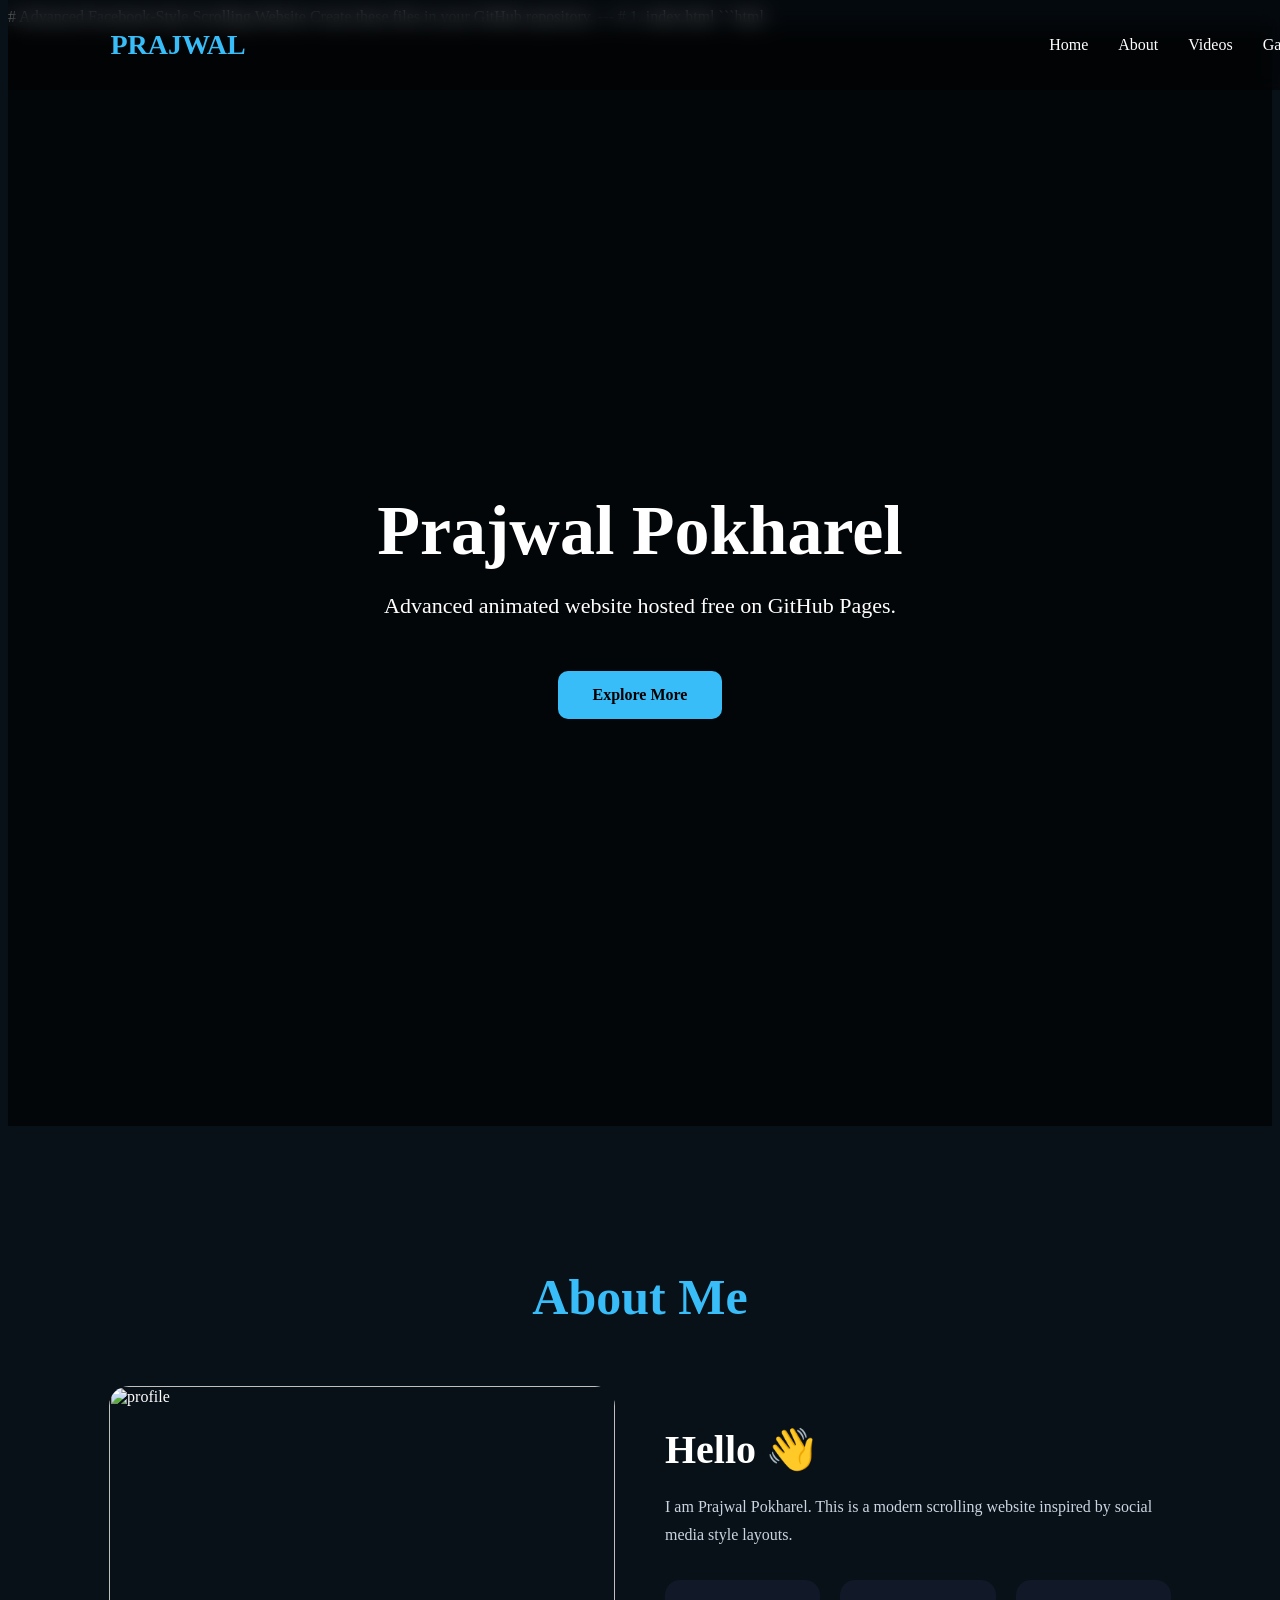
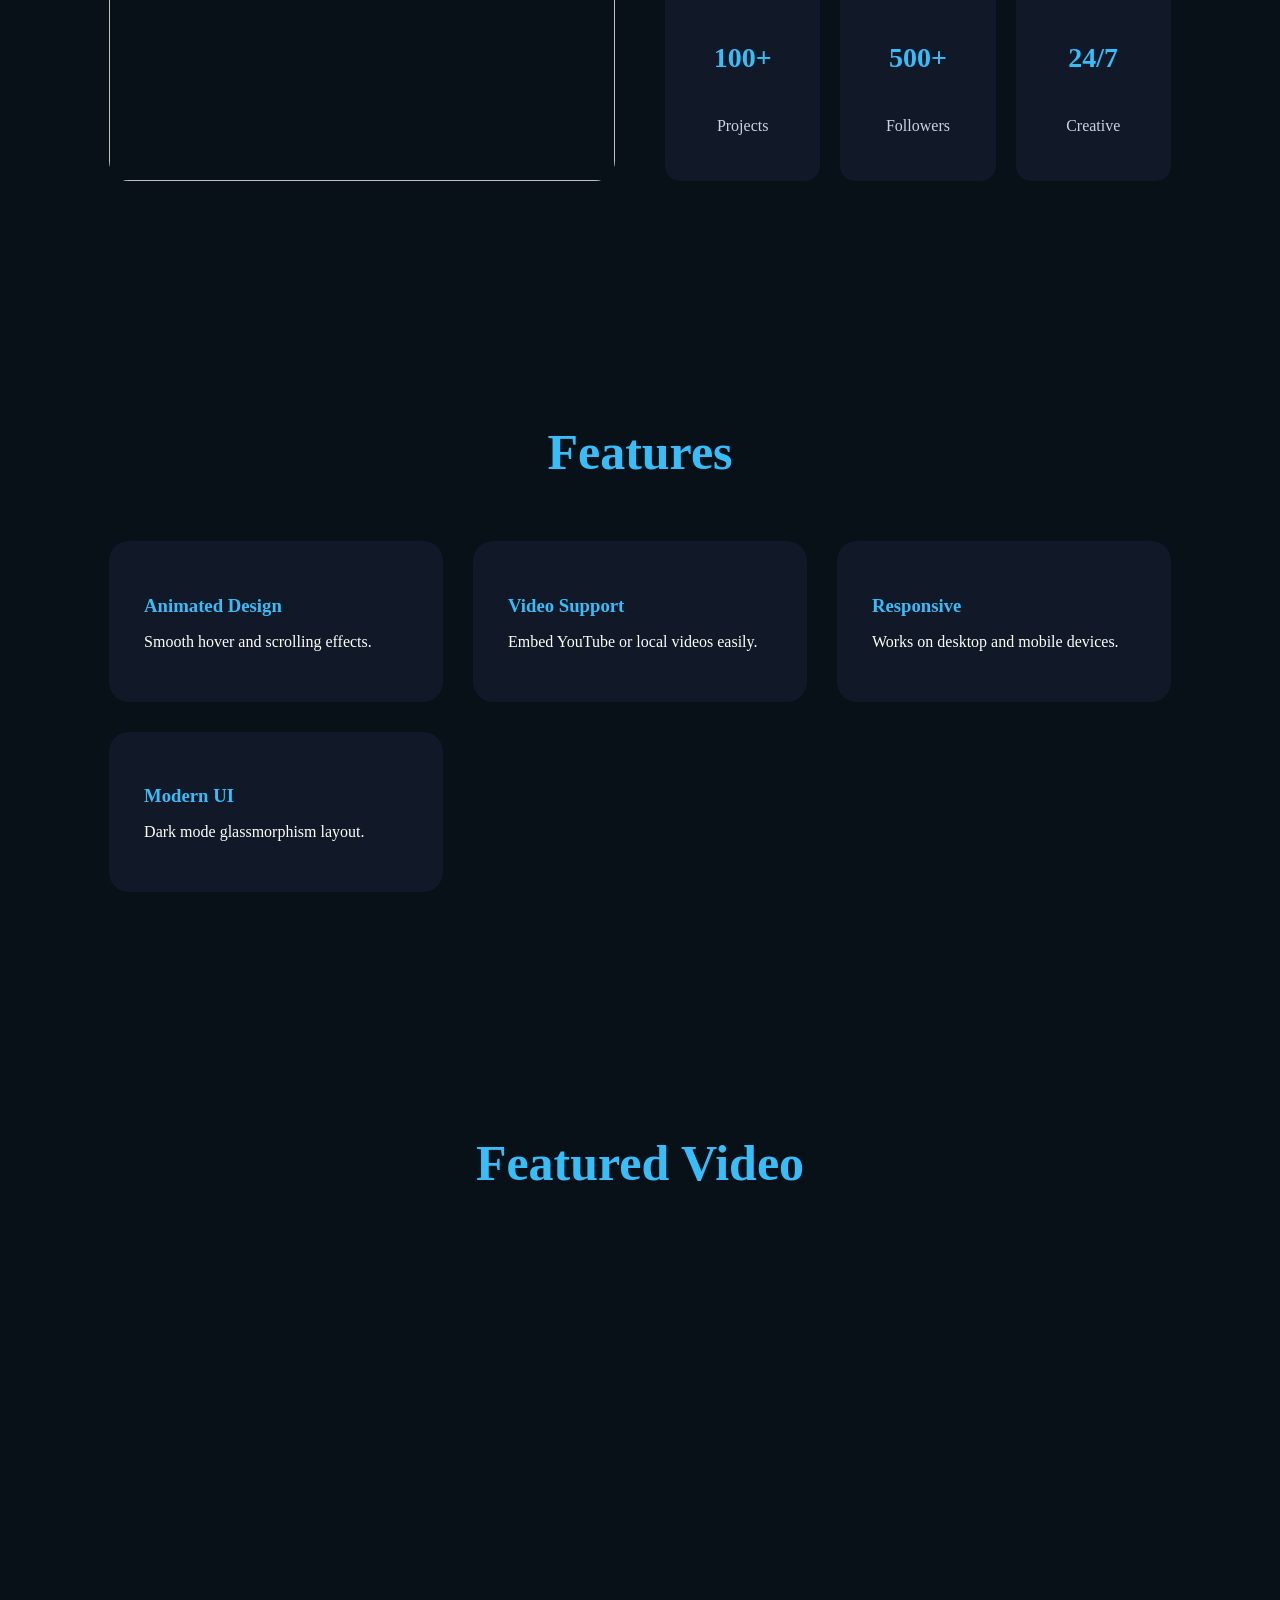
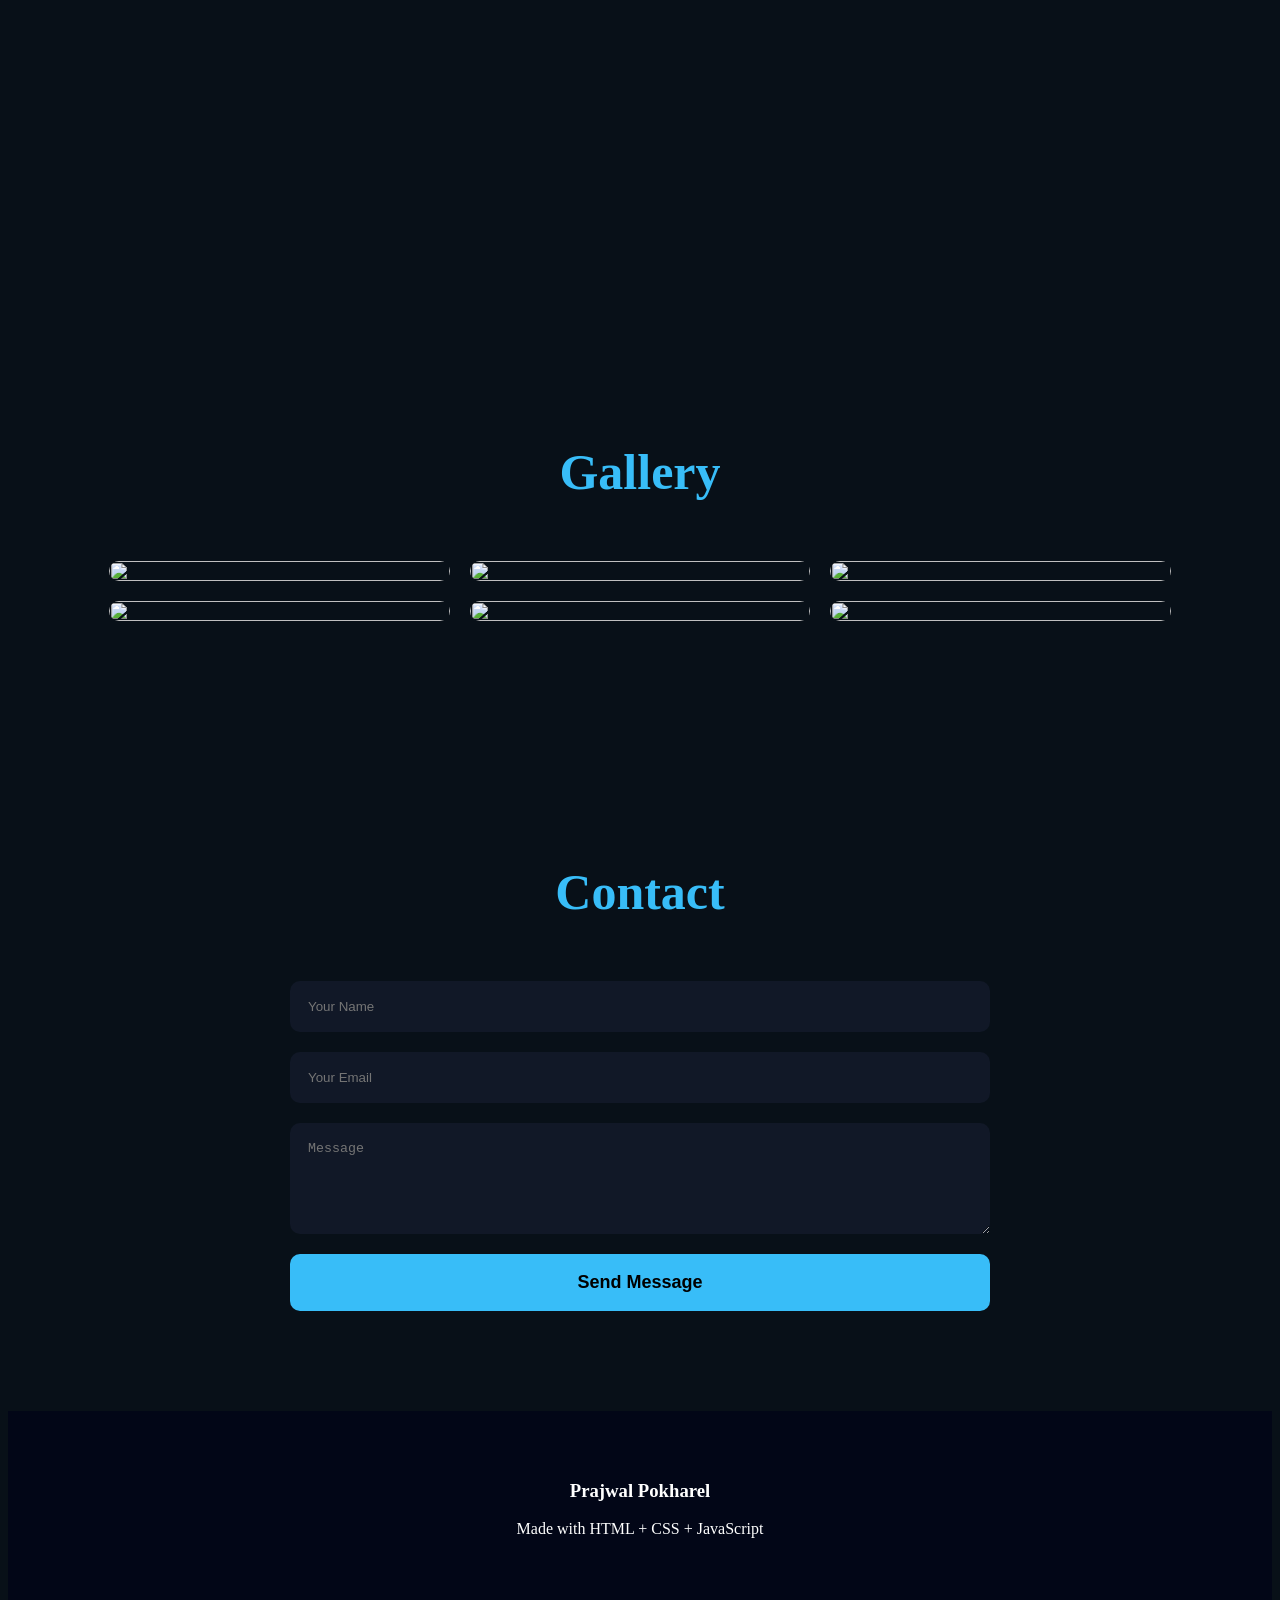
==== index.html @ 61a3a976 "Update index.html" ====
# Advanced Facebook-Style Scrolling Website

Create these files in your GitHub repository.

---

# 1. index.html

```html
<!DOCTYPE html>
<html lang="en">
<head>
  <meta charset="UTF-8">
  <meta name="viewport" content="width=device-width, initial-scale=1.0">
  <title>Prajwal Pokharel</title>

  <link rel="stylesheet" href="style.css">

  <link rel="preconnect" href="https://fonts.googleapis.com">
  <link rel="preconnect" href="https://fonts.gstatic.com" crossorigin>
  <link href="https://fonts.googleapis.com/css2?family=Poppins:wght@300;400;500;600;700&display=swap" rel="stylesheet">
</head>
<body>

  <nav>
    <div class="logo">PRAJWAL</div>

    <ul>
      <li><a href="#home">Home</a></li>
      <li><a href="#about">About</a></li>
      <li><a href="#videos">Videos</a></li>
      <li><a href="#gallery">Gallery</a></li>
      <li><a href="#contact">Contact</a></li>
    </ul>
  </nav>

  <section class="hero" id="home">
    <div class="overlay"></div>

    <div class="hero-content">
      <h1>Prajwal Pokharel</h1>
      <p>
        Advanced animated website hosted free on GitHub Pages.
      </p>

      <a href="#about" class="btn">Explore More</a>
    </div>
  </section>

  <section class="about" id="about">
    <div class="section-title">
      <h2>About Me</h2>
    </div>

    <div class="about-container">
      <div class="about-image">
        <img src="https://images.unsplash.com/photo-1500648767791-00dcc994a43e?q=80&w=1200&auto=format&fit=crop" alt="profile">
      </div>

      <div class="about-text">
        <h3>Hello 👋</h3>

        <p>
          I am Prajwal Pokharel.
          This is a modern scrolling website inspired by social media style layouts.
        </p>

        <div class="stats">
          <div class="card">
            <h4>100+</h4>
            <p>Projects</p>
          </div>

          <div class="card">
            <h4>500+</h4>
            <p>Followers</p>
          </div>

          <div class="card">
            <h4>24/7</h4>
            <p>Creative</p>
          </div>
        </div>
      </div>
    </div>
  </section>

  <section class="features">
    <div class="section-title">
      <h2>Features</h2>
    </div>

    <div class="feature-grid">

      <div class="feature-card">
        <h3>Animated Design</h3>
        <p>
          Smooth hover and scrolling effects.
        </p>
      </div>

      <div class="feature-card">
        <h3>Video Support</h3>
        <p>
          Embed YouTube or local videos easily.
        </p>
      </div>

      <div class="feature-card">
        <h3>Responsive</h3>
        <p>
          Works on desktop and mobile devices.
        </p>
      </div>

      <div class="feature-card">
        <h3>Modern UI</h3>
        <p>
          Dark mode glassmorphism layout.
        </p>
      </div>

    </div>
  </section>

  <section class="videos" id="videos">
    <div class="section-title">
      <h2>Featured Video</h2>
    </div>

    <div class="video-box">
      <iframe
        src="https://www.youtube.com/embed/jNQXAC9IVRw"
        title="YouTube video player"
        frameborder="0"
        allowfullscreen>
      </iframe>
    </div>
  </section>

  <section class="gallery" id="gallery">
    <div class="section-title">
      <h2>Gallery</h2>
    </div>

    <div class="gallery-grid">
      <img src="https://picsum.photos/500/600?1">
      <img src="https://picsum.photos/500/600?2">
      <img src="https://picsum.photos/500/600?3">
      <img src="https://picsum.photos/500/600?4">
      <img src="https://picsum.photos/500/600?5">
      <img src="https://picsum.photos/500/600?6">
    </div>
  </section>

  <section class="contact" id="contact">
    <div class="section-title">
      <h2>Contact</h2>
    </div>

    <form>
      <input type="text" placeholder="Your Name">
      <input type="email" placeholder="Your Email">
      <textarea rows="5" placeholder="Message"></textarea>

      <button type="submit">Send Message</button>
    </form>
  </section>

  <footer>
    <h3>Prajwal Pokharel</h3>
    <p>Made with HTML + CSS + JavaScript</p>
  </footer>

  <script src="script.js"></script>
</body>
</html>
---- style.css ----
```css
*{
  margin:0;
  padding:0;
  box-sizing:border-box;
  font-family:'Poppins',sans-serif;
}

html{
  scroll-behavior:smooth;
}

body{
  background:#081018;
  color:white;
  overflow-x:hidden;
}

nav{
  position:fixed;
  top:0;
  width:100%;
  display:flex;
  justify-content:space-between;
  align-items:center;
  padding:20px 8%;
  background:rgba(0,0,0,0.4);
  backdrop-filter:blur(10px);
  z-index:1000;
}

.logo{
  font-size:28px;
  font-weight:700;
  color:#38bdf8;
}

nav ul{
  display:flex;
  list-style:none;
  gap:30px;
}

nav a{
  color:white;
  text-decoration:none;
  transition:0.3s;
}

nav a:hover{
  color:#38bdf8;
}

.hero{
  height:100vh;
  background:url('https://images.unsplash.com/photo-1518770660439-4636190af475?q=80&w=2000&auto=format&fit=crop') center/cover;
  position:relative;
  display:flex;
  justify-content:center;
  align-items:center;
  text-align:center;
}

.overlay{
  position:absolute;
  width:100%;
  height:100%;
  background:rgba(0,0,0,0.65);
}

.hero-content{
  position:relative;
  z-index:10;
}

.hero h1{
  font-size:70px;
  margin-bottom:20px;
}

.hero p{
  font-size:22px;
}

.btn{
  display:inline-block;
  margin-top:30px;
  padding:15px 35px;
  background:#38bdf8;
  color:black;
  border-radius:10px;
  text-decoration:none;
  font-weight:bold;
  transition:0.3s;
}

.btn:hover{
  transform:translateY(-5px);
  background:white;
}

section{
  padding:100px 8%;
}

.section-title{
  text-align:center;
  margin-bottom:60px;
}

.section-title h2{
  font-size:50px;
  color:#38bdf8;
}

.about-container{
  display:grid;
  grid-template-columns:1fr 1fr;
  gap:50px;
  align-items:center;
}

.about-image img{
  width:100%;
  border-radius:20px;
}

.about-text h3{
  font-size:40px;
  margin-bottom:20px;
}

.about-text p{
  line-height:1.8;
  color:#cbd5e1;
}

.stats{
  display:flex;
  gap:20px;
  margin-top:30px;
}

.card{
  background:#111827;
  padding:25px;
  border-radius:15px;
  flex:1;
  text-align:center;
}

.card h4{
  color:#38bdf8;
  font-size:28px;
}

.feature-grid{
  display:grid;
  grid-template-columns:repeat(auto-fit,minmax(250px,1fr));
  gap:30px;
}

.feature-card{
  background:#111827;
  padding:35px;
  border-radius:20px;
  transition:0.4s;
}

.feature-card:hover{
  transform:translateY(-10px);
  background:#1e293b;
}

.feature-card h3{
  margin-bottom:15px;
  color:#38bdf8;
}

.video-box{
  display:flex;
  justify-content:center;
}

.video-box iframe{
  width:1000px;
  max-width:100%;
  height:550px;
  border:none;
  border-radius:20px;
}

.gallery-grid{
  display:grid;
  grid-template-columns:repeat(auto-fit,minmax(300px,1fr));
  gap:20px;
}

.gallery-grid img{
  width:100%;
  border-radius:20px;
  transition:0.4s;
}

.gallery-grid img:hover{
  transform:scale(1.04);
}

.contact form{
  max-width:700px;
  margin:auto;
  display:flex;
  flex-direction:column;
  gap:20px;
}

.contact input,
.contact textarea{
  padding:18px;
  border:none;
  border-radius:10px;
  background:#111827;
  color:white;
}

.contact button{
  padding:18px;
  border:none;
  border-radius:10px;
  background:#38bdf8;
  font-size:18px;
  font-weight:bold;
  cursor:pointer;
}

footer{
  background:#020617;
  text-align:center;
  padding:50px;
}

@media(max-width:900px){

  nav{
    flex-direction:column;
    gap:15px;
  }

  .hero h1{
    font-size:45px;
  }

  .about-container{
    grid-template-columns:1fr;
  }

  .stats{
    flex-direction:column;
  }

}
```

---
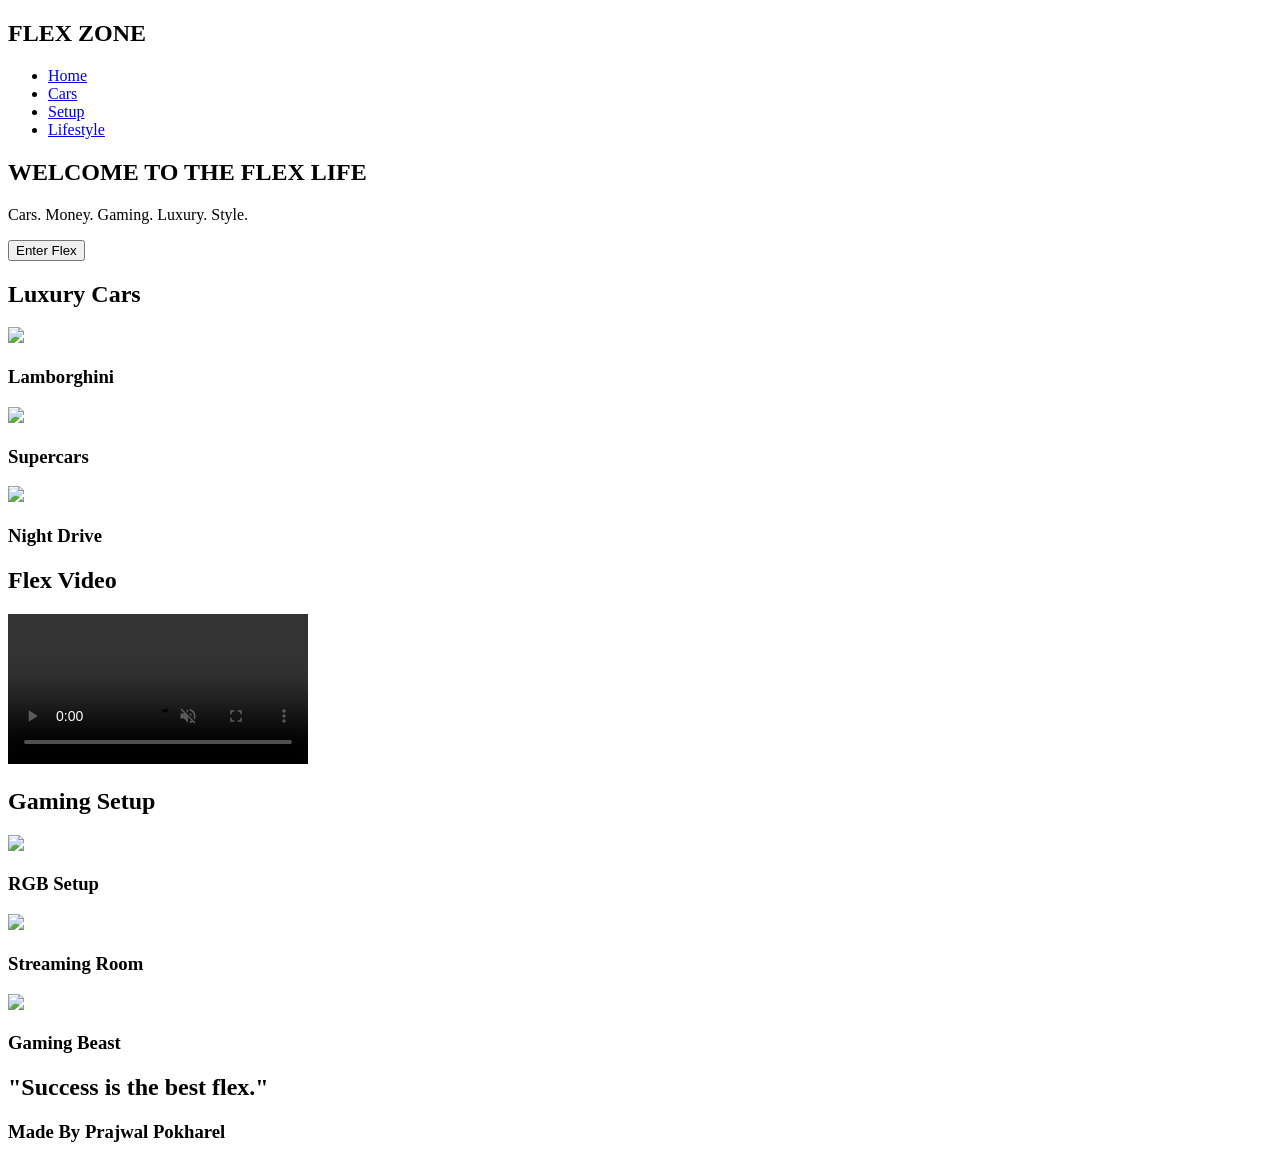
==== commit aa532d17: "Update index.html" ====
--- a/index.html
+++ b/index.html
@@ -1,178 +1,120 @@
-# Advanced Facebook-Style Scrolling Website
-
-Create these files in your GitHub repository.
-
----
-
-# 1. index.html
-
-```html
 <!DOCTYPE html>
 <html lang="en">
 <head>
   <meta charset="UTF-8">
   <meta name="viewport" content="width=device-width, initial-scale=1.0">
-  <title>Prajwal Pokharel</title>
+  <title>Flex Zone</title>
 
   <link rel="stylesheet" href="style.css">
 
-  <link rel="preconnect" href="https://fonts.googleapis.com">
-  <link rel="preconnect" href="https://fonts.gstatic.com" crossorigin>
-  <link href="https://fonts.googleapis.com/css2?family=Poppins:wght@300;400;500;600;700&display=swap" rel="stylesheet">
+  <script defer src="script.js"></script>
 </head>
 <body>
 
   <nav>
-    <div class="logo">PRAJWAL</div>
+    <h1>FLEX ZONE</h1>
 
     <ul>
       <li><a href="#home">Home</a></li>
-      <li><a href="#about">About</a></li>
-      <li><a href="#videos">Videos</a></li>
-      <li><a href="#gallery">Gallery</a></li>
-      <li><a href="#contact">Contact</a></li>
+      <li><a href="#cars">Cars</a></li>
+      <li><a href="#setup">Setup</a></li>
+      <li><a href="#money">Lifestyle</a></li>
     </ul>
   </nav>
 
   <section class="hero" id="home">
+
     <div class="overlay"></div>
 
     <div class="hero-content">
-      <h1>Prajwal Pokharel</h1>
+
+      <h2>WELCOME TO THE FLEX LIFE</h2>
+
       <p>
-        Advanced animated website hosted free on GitHub Pages.
+        Cars. Money. Gaming. Luxury. Style.
       </p>
 
-      <a href="#about" class="btn">Explore More</a>
+      <button onclick="showMessage()">
+        Enter Flex
+      </button>
+
     </div>
+
   </section>
 
-  <section class="about" id="about">
-    <div class="section-title">
-      <h2>About Me</h2>
-    </div>
+  <section class="cards-section" id="cars">
 
-    <div class="about-container">
-      <div class="about-image">
-        <img src="https://images.unsplash.com/photo-1500648767791-00dcc994a43e?q=80&w=1200&auto=format&fit=crop" alt="profile">
+    <h2>Luxury Cars</h2>
+
+    <div class="cards">
+
+      <div class="card">
+        <img src="https://images.unsplash.com/photo-1492144534655-ae79c964c9d7?q=80&w=1200&auto=format&fit=crop">
+        <h3>Lamborghini</h3>
       </div>
 
-      <div class="about-text">
-        <h3>Hello 👋</h3>
-
-        <p>
-          I am Prajwal Pokharel.
-          This is a modern scrolling website inspired by social media style layouts.
-        </p>
-
-        <div class="stats">
-          <div class="card">
-            <h4>100+</h4>
-            <p>Projects</p>
-          </div>
-
-          <div class="card">
-            <h4>500+</h4>
-            <p>Followers</p>
-          </div>
-
-          <div class="card">
-            <h4>24/7</h4>
-            <p>Creative</p>
-          </div>
-        </div>
-      </div>
-    </div>
-  </section>
-
-  <section class="features">
-    <div class="section-title">
-      <h2>Features</h2>
-    </div>
-
-    <div class="feature-grid">
-
-      <div class="feature-card">
-        <h3>Animated Design</h3>
-        <p>
-          Smooth hover and scrolling effects.
-        </p>
+      <div class="card">
+        <img src="https://images.unsplash.com/photo-1503376780353-7e6692767b70?q=80&w=1200&auto=format&fit=crop">
+        <h3>Supercars</h3>
       </div>
 
-      <div class="feature-card">
-        <h3>Video Support</h3>
-        <p>
-          Embed YouTube or local videos easily.
-        </p>
-      </div>
-
-      <div class="feature-card">
-        <h3>Responsive</h3>
-        <p>
-          Works on desktop and mobile devices.
-        </p>
-      </div>
-
-      <div class="feature-card">
-        <h3>Modern UI</h3>
-        <p>
-          Dark mode glassmorphism layout.
-        </p>
+      <div class="card">
+        <img src="https://images.unsplash.com/photo-1553440569-bcc63803a83d?q=80&w=1200&auto=format&fit=crop">
+        <h3>Night Drive</h3>
       </div>
 
     </div>
+
   </section>
 
-  <section class="videos" id="videos">
-    <div class="section-title">
-      <h2>Featured Video</h2>
+  <section class="video-section">
+
+    <h2>Flex Video</h2>
+
+    <video controls autoplay muted loop>
+
+      <source src="https://www.w3schools.com/html/mov_bbb.mp4" type="video/mp4">
+
+    </video>
+
+  </section>
+
+  <section class="cards-section" id="setup">
+
+    <h2>Gaming Setup</h2>
+
+    <div class="cards">
+
+      <div class="card">
+        <img src="https://images.unsplash.com/photo-1545239351-1141bd82e8a6?q=80&w=1200&auto=format&fit=crop">
+        <h3>RGB Setup</h3>
+      </div>
+
+      <div class="card">
+        <img src="https://images.unsplash.com/photo-1598550476439-6847785fcea6?q=80&w=1200&auto=format&fit=crop">
+        <h3>Streaming Room</h3>
+      </div>
+
+      <div class="card">
+        <img src="https://images.unsplash.com/photo-1511512578047-dfb367046420?q=80&w=1200&auto=format&fit=crop">
+        <h3>Gaming Beast</h3>
+      </div>
+
     </div>
 
-    <div class="video-box">
-      <iframe
-        src="https://www.youtube.com/embed/jNQXAC9IVRw"
-        title="YouTube video player"
-        frameborder="0"
-        allowfullscreen>
-      </iframe>
-    </div>
   </section>
 
-  <section class="gallery" id="gallery">
-    <div class="section-title">
-      <h2>Gallery</h2>
-    </div>
+  <section class="quote-section" id="money">
 
-    <div class="gallery-grid">
-      <img src="https://picsum.photos/500/600?1">
-      <img src="https://picsum.photos/500/600?2">
-      <img src="https://picsum.photos/500/600?3">
-      <img src="https://picsum.photos/500/600?4">
-      <img src="https://picsum.photos/500/600?5">
-      <img src="https://picsum.photos/500/600?6">
-    </div>
-  </section>
+    <h2>"Success is the best flex."</h2>
 
-  <section class="contact" id="contact">
-    <div class="section-title">
-      <h2>Contact</h2>
-    </div>
-
-    <form>
-      <input type="text" placeholder="Your Name">
-      <input type="email" placeholder="Your Email">
-      <textarea rows="5" placeholder="Message"></textarea>
-
-      <button type="submit">Send Message</button>
-    </form>
   </section>
 
   <footer>
-    <h3>Prajwal Pokharel</h3>
-    <p>Made with HTML + CSS + JavaScript</p>
+
+    <h3>Made By Prajwal Pokharel</h3>
+
   </footer>
 
-  <script src="script.js"></script>
 </body>
 </html>
-
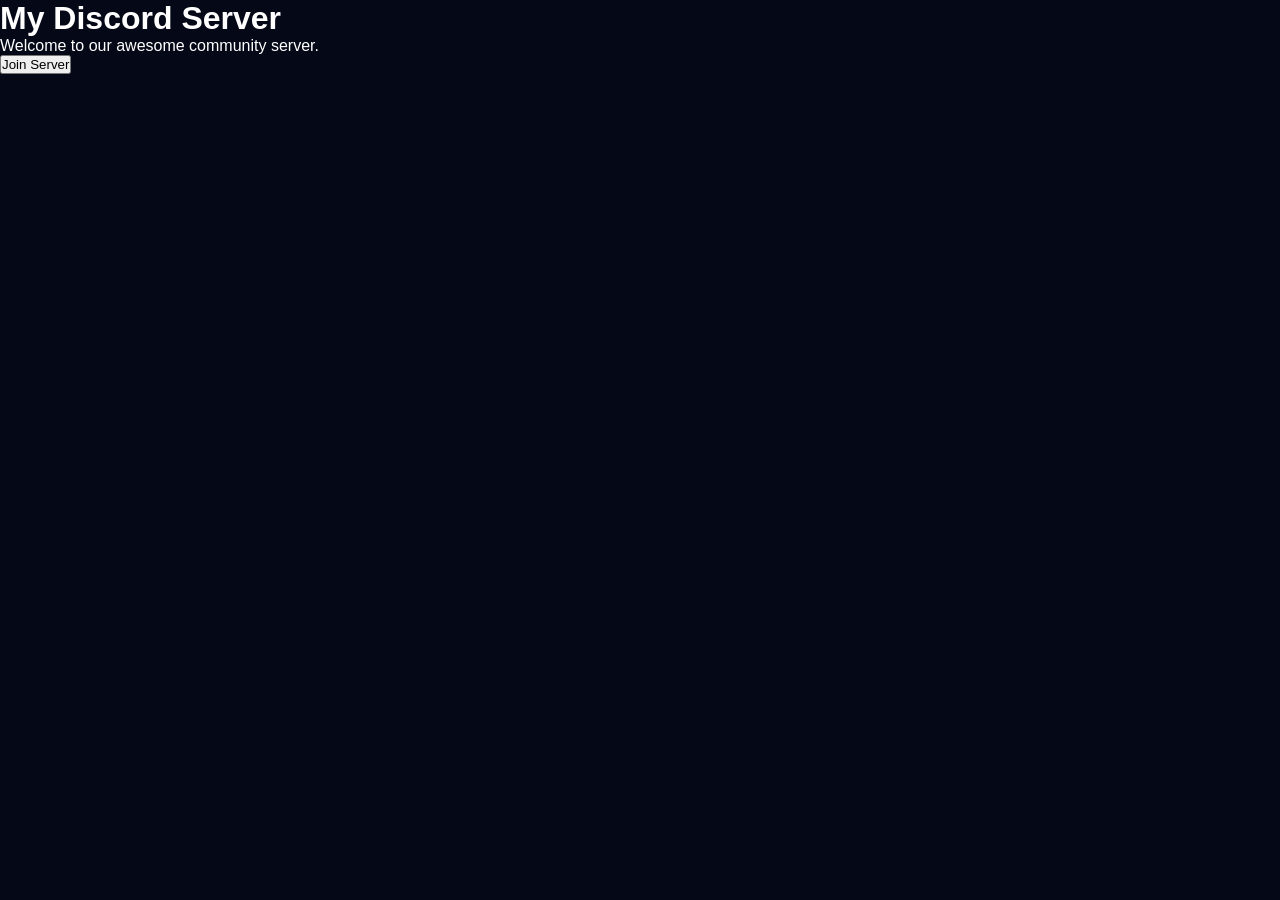
==== commit 1683f4f9: "Change title and content for Discord server SOmething" ====
--- a/index.html
+++ b/index.html
@@ -1,120 +1,25 @@
 <!DOCTYPE html>
-<html lang="en">
+<html>
 <head>
-  <meta charset="UTF-8">
-  <meta name="viewport" content="width=device-width, initial-scale=1.0">
-  <title>Flex Zone</title>
+  <title>My Discord Server</title>
+  <link rel="stylesheet" href="style.css">
+</head>
 
-  <link rel="stylesheet" href="style.css">
-
-  <script defer src="script.js"></script>
-</head>
 <body>
 
-  <nav>
-    <h1>FLEX ZONE</h1>
+  <div class="main">
 
-    <ul>
-      <li><a href="#home">Home</a></li>
-      <li><a href="#cars">Cars</a></li>
-      <li><a href="#setup">Setup</a></li>
-      <li><a href="#money">Lifestyle</a></li>
-    </ul>
-  </nav>
+    <h1>My Discord Server</h1>
 
-  <section class="hero" id="home">
+    <p>Welcome to our awesome community server.</p>
 
-    <div class="overlay"></div>
+    <a href="https://discord.gg/YOURINVITE">
+      <button>Join Server</button>
+    </a>
 
-    <div class="hero-content">
+  </div>
 
-      <h2>WELCOME TO THE FLEX LIFE</h2>
-
-      <p>
-        Cars. Money. Gaming. Luxury. Style.
-      </p>
-
-      <button onclick="showMessage()">
-        Enter Flex
-      </button>
-
-    </div>
-
-  </section>
-
-  <section class="cards-section" id="cars">
-
-    <h2>Luxury Cars</h2>
-
-    <div class="cards">
-
-      <div class="card">
-        <img src="https://images.unsplash.com/photo-1492144534655-ae79c964c9d7?q=80&w=1200&auto=format&fit=crop">
-        <h3>Lamborghini</h3>
-      </div>
-
-      <div class="card">
-        <img src="https://images.unsplash.com/photo-1503376780353-7e6692767b70?q=80&w=1200&auto=format&fit=crop">
-        <h3>Supercars</h3>
-      </div>
-
-      <div class="card">
-        <img src="https://images.unsplash.com/photo-1553440569-bcc63803a83d?q=80&w=1200&auto=format&fit=crop">
-        <h3>Night Drive</h3>
-      </div>
-
-    </div>
-
-  </section>
-
-  <section class="video-section">
-
-    <h2>Flex Video</h2>
-
-    <video controls autoplay muted loop>
-
-      <source src="https://www.w3schools.com/html/mov_bbb.mp4" type="video/mp4">
-
-    </video>
-
-  </section>
-
-  <section class="cards-section" id="setup">
-
-    <h2>Gaming Setup</h2>
-
-    <div class="cards">
-
-      <div class="card">
-        <img src="https://images.unsplash.com/photo-1545239351-1141bd82e8a6?q=80&w=1200&auto=format&fit=crop">
-        <h3>RGB Setup</h3>
-      </div>
-
-      <div class="card">
-        <img src="https://images.unsplash.com/photo-1598550476439-6847785fcea6?q=80&w=1200&auto=format&fit=crop">
-        <h3>Streaming Room</h3>
-      </div>
-
-      <div class="card">
-        <img src="https://images.unsplash.com/photo-1511512578047-dfb367046420?q=80&w=1200&auto=format&fit=crop">
-        <h3>Gaming Beast</h3>
-      </div>
-
-    </div>
-
-  </section>
-
-  <section class="quote-section" id="money">
-
-    <h2>"Success is the best flex."</h2>
-
-  </section>
-
-  <footer>
-
-    <h3>Made By Prajwal Pokharel</h3>
-
-  </footer>
+  <script src="script.js"></script>
 
 </body>
 </html>
--- a/style.css
+++ b/style.css
@@ -0,0 +1,182 @@
+*{
+  margin:0;
+  padding:0;
+  box-sizing:border-box;
+  font-family:Arial;
+}
+
+body{
+  background:#050816;
+  color:white;
+  overflow-x:hidden;
+}
+
+nav{
+  position:fixed;
+  top:0;
+  width:100%;
+  display:flex;
+  justify-content:space-between;
+  align-items:center;
+  padding:20px 8%;
+  background:rgba(0,0,0,0.5);
+  backdrop-filter:blur(10px);
+  z-index:1000;
+}
+
+nav h1{
+  color:#00e5ff;
+}
+
+nav ul{
+  display:flex;
+  gap:30px;
+  list-style:none;
+}
+
+nav a{
+  color:white;
+  text-decoration:none;
+  transition:0.3s;
+}
+
+nav a:hover{
+  color:#00e5ff;
+}
+
+.hero{
+  height:100vh;
+  background:url('https://images.unsplash.com/photo-1506744038136-46273834b3fb?q=80&w=2000&auto=format&fit=crop') center/cover;
+  display:flex;
+  justify-content:center;
+  align-items:center;
+  text-align:center;
+  position:relative;
+}
+
+.overlay{
+  position:absolute;
+  width:100%;
+  height:100%;
+  background:rgba(0,0,0,0.7);
+}
+
+.hero-content{
+  position:relative;
+  z-index:10;
+}
+
+.hero-content h2{
+  font-size:70px;
+  margin-bottom:20px;
+}
+
+.hero-content p{
+  font-size:25px;
+}
+
+.hero-content button{
+  margin-top:30px;
+  padding:15px 40px;
+  border:none;
+  border-radius:10px;
+  background:#00e5ff;
+  font-size:18px;
+  cursor:pointer;
+  transition:0.3s;
+}
+
+.hero-content button:hover{
+  transform:scale(1.1);
+}
+
+.cards-section{
+  padding:100px 8%;
+}
+
+.cards-section h2{
+  text-align:center;
+  margin-bottom:50px;
+  font-size:50px;
+}
+
+.cards{
+  display:grid;
+  grid-template-columns:repeat(auto-fit,minmax(300px,1fr));
+  gap:30px;
+}
+
+.card{
+  background:#111827;
+  border-radius:20px;
+  overflow:hidden;
+  transition:0.4s;
+}
+
+.card:hover{
+  transform:translateY(-10px);
+}
+
+.card img{
+  width:100%;
+  height:250px;
+  object-fit:cover;
+}
+
+.card h3{
+  padding:20px;
+  text-align:center;
+}
+
+.video-section{
+  padding:100px 8%;
+  text-align:center;
+}
+
+.video-section h2{
+  margin-bottom:40px;
+  font-size:50px;
+}
+
+video{
+  width:90%;
+  max-width:1000px;
+  border-radius:20px;
+}
+
+.quote-section{
+  height:50vh;
+  display:flex;
+  justify-content:center;
+  align-items:center;
+  text-align:center;
+  padding:20px;
+}
+
+.quote-section h2{
+  font-size:60px;
+  color:#00e5ff;
+}
+
+footer{
+  text-align:center;
+  padding:40px;
+  background:#020617;
+}
+
+@media(max-width:900px){
+
+  nav{
+    flex-direction:column;
+    gap:15px;
+  }
+
+  .hero-content h2{
+    font-size:40px;
+  }
+
+  .quote-section h2{
+    font-size:35px;
+  }
+
+}
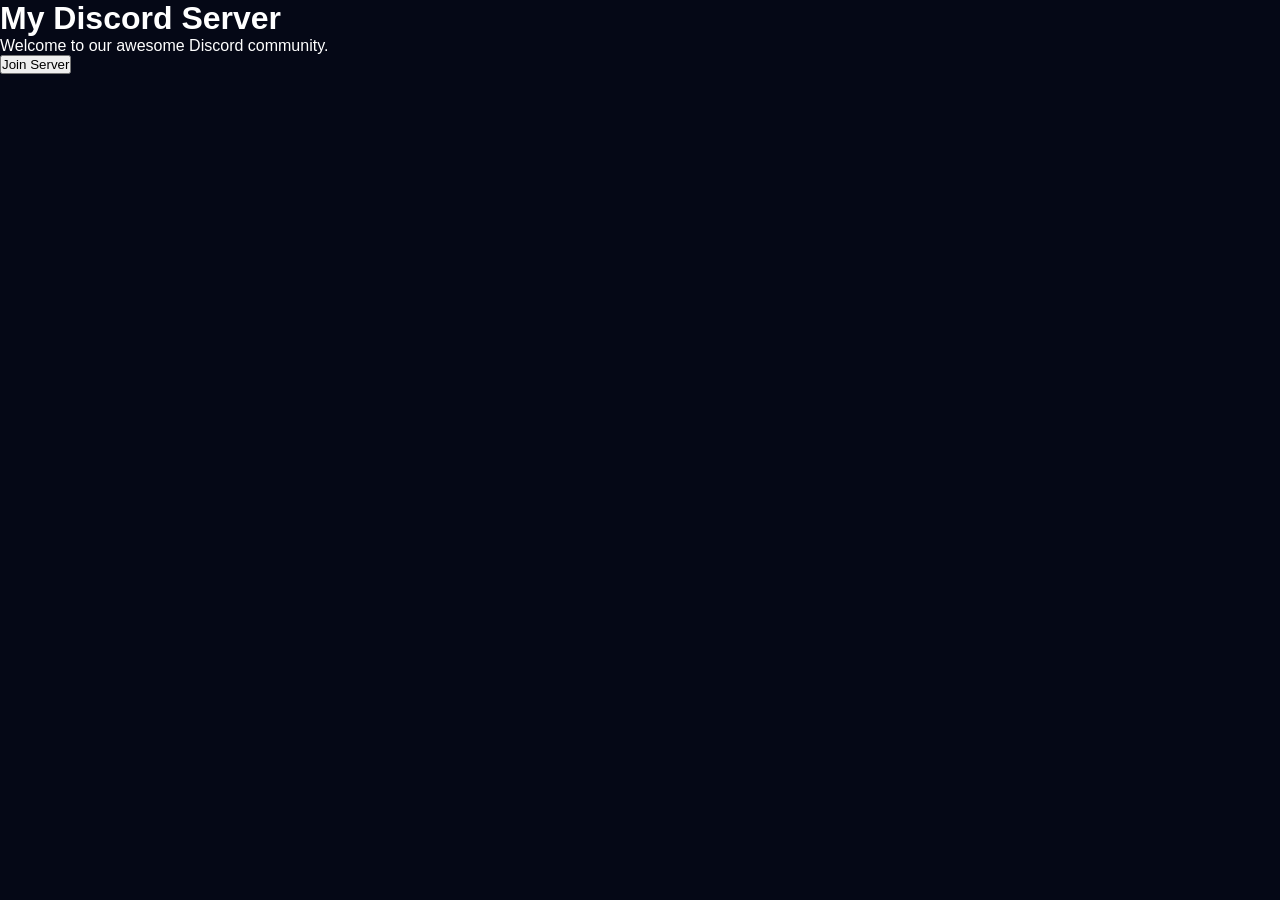
==== commit 195da2b0: "Refactor index.html for improved structure and content" ====
--- a/index.html
+++ b/index.html
@@ -1,25 +1,30 @@
 <!DOCTYPE html>
-<html>
+<html lang="en">
+
 <head>
-  <title>My Discord Server</title>
-  <link rel="stylesheet" href="style.css">
+    <meta charset="UTF-8">
+    <meta name="viewport" content="width=device-width, initial-scale=1.0">
+    <title>My Discord Server</title>
+
+    <link rel="stylesheet" href="style.css">
 </head>
 
 <body>
 
-  <div class="main">
+    <div class="main">
 
-    <h1>My Discord Server</h1>
+        <h1>My Discord Server</h1>
 
-    <p>Welcome to our awesome community server.</p>
+        <p>Welcome to our awesome Discord community.</p>
 
-    <a href="https://discord.gg/YOURINVITE">
-      <button>Join Server</button>
-    </a>
+        <a href="https://discord.gg/xjeHqgyZH" target="_blank">
+            <button>Join Server</button>
+        </a>
 
-  </div>
+    </div>
 
-  <script src="script.js"></script>
+    <script src="script.js"></script>
 
 </body>
+
 </html>
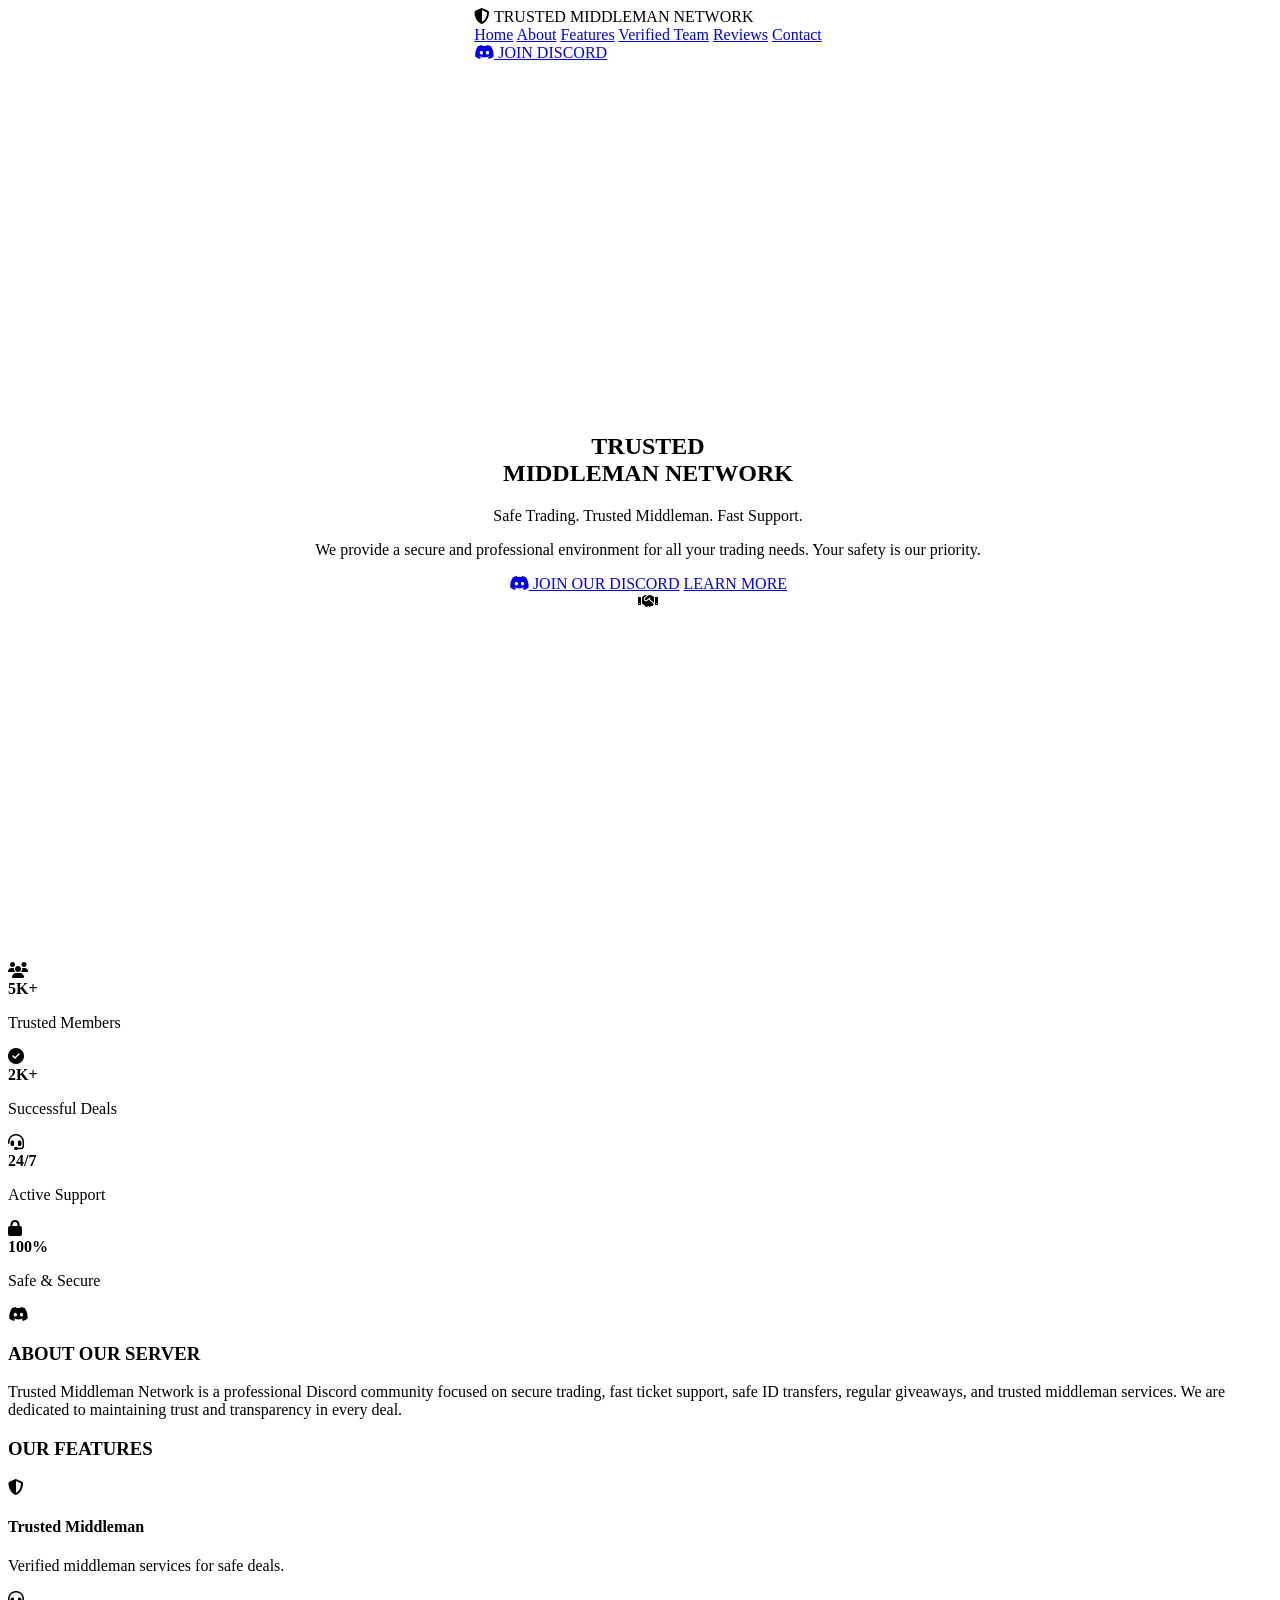
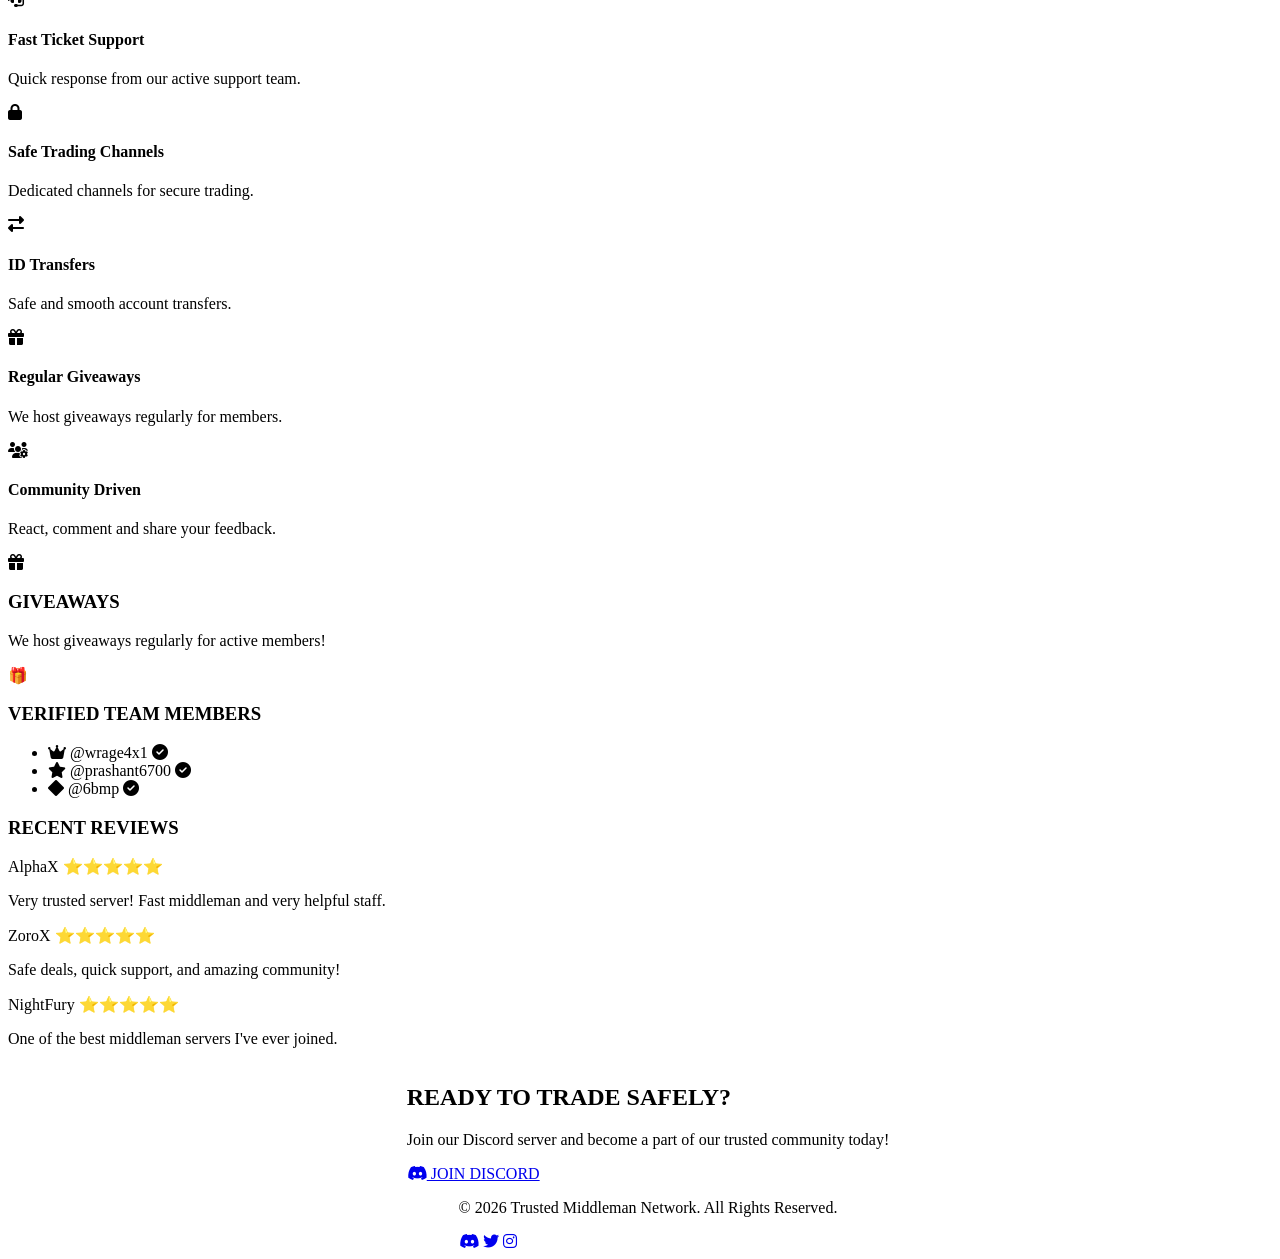
==== commit f64ce5b2: "Enhance index.html with navigation and styling updates" ====
--- a/index.html
+++ b/index.html
@@ -1,30 +1,196 @@
 <!DOCTYPE html>
 <html lang="en">
-
 <head>
     <meta charset="UTF-8">
     <meta name="viewport" content="width=device-width, initial-scale=1.0">
-    <title>My Discord Server</title>
-
+    <title>Trusted Middleman Network</title>
     <link rel="stylesheet" href="style.css">
+    <link rel="stylesheet" href="https://cdnjs.cloudflare.com/ajax/libs/font-awesome/6.4.0/css/all.min.css">
 </head>
-
 <body>
 
-    <div class="main">
+    <header class="navbar">
+        <div class="logo">
+            <i class="fa-solid fa-shield-halved"></i> TRUSTED MIDDLEMAN NETWORK
+        </div>
+        <nav>
+            <a href="#home" class="active">Home</a>
+            <a href="#about">About</a>
+            <a href="#features">Features</a>
+            <a href="#team">Verified Team</a>
+            <a href="#reviews">Reviews</a>
+            <a href="#contact">Contact</a>
+        </nav>
+        <a href="https://discord.gg/xjeHqgyZH" target="_blank" class="btn btn-discord"><i class="fa-brands fa-discord"></i> JOIN DISCORD</a>
+    </header>
 
-        <h1>My Discord Server</h1>
+    <main class="container">
+        
+        <div class="layout-grid">
+            
+            <div class="main-content">
+                
+                <section id="home" class="hero">
+                    <div class="hero-text">
+                        <h1>TRUSTED <br><span class="highlight">MIDDLEMAN NETWORK</span></h1>
+                        <p class="subtitle">Safe Trading. Trusted Middleman. Fast Support.</p>
+                        <p class="description">We provide a secure and professional environment for all your trading needs. Your safety is our priority.</p>
+                        <div class="hero-buttons">
+                            <a href="https://discord.gg/xjeHqgyZH" target="_blank" class="btn btn-discord"><i class="fa-brands fa-discord"></i> JOIN OUR DISCORD</a>
+                            <a href="#about" class="btn btn-outline">LEARN MORE</a>
+                        </div>
+                    </div>
+                    <div class="hero-graphic">
+                        <div class="shield-logo">
+                            <i class="fa-solid fa-handshake"></i>
+                        </div>
+                    </div>
+                </section>
 
-        <p>Welcome to our awesome Discord community.</p>
+                <div class="stats-bar">
+                    <div class="stat-item"><i class="fa-solid fa-users"></i> <div><strong>5K+</strong><p>Trusted Members</p></div></div>
+                    <div class="stat-item"><i class="fa-solid fa-circle-check"></i> <div><strong>2K+</strong><p>Successful Deals</p></div></div>
+                    <div class="stat-item"><i class="fa-solid fa-headset"></i> <div><strong>24/7</strong><p>Active Support</p></div></div>
+                    <div class="stat-item"><i class="fa-solid fa-lock"></i> <div><strong>100%</strong><p>Safe & Secure</p></div></div>
+                </div>
 
-        <a href="https://discord.gg/xjeHqgyZH" target="_blank">
-            <button>Join Server</button>
-        </a>
+                <section id="about" class="card about-card">
+                    <div class="about-icon">
+                        <i class="fa-brands fa-discord"></i>
+                    </div>
+                    <div class="about-text">
+                        <h3>ABOUT OUR SERVER</h3>
+                        <p>Trusted Middleman Network is a professional Discord community focused on secure trading, fast ticket support, safe ID transfers, regular giveaways, and trusted middleman services. We are dedicated to maintaining trust and transparency in every deal.</p>
+                    </div>
+                </section>
 
-    </div>
+                <section id="features" class="features-section">
+                    <h3>OUR FEATURES</h3>
+                    <div class="features-grid">
+                        <div class="feature-box">
+                            <i class="fa-solid fa-shield-halved feature-icon"></i>
+                            <div>
+                                <h4>Trusted Middleman</h4>
+                                <p>Verified middleman services for safe deals.</p>
+                            </div>
+                        </div>
+                        <div class="feature-box">
+                            <i class="fa-solid fa-headset feature-icon"></i>
+                            <div>
+                                <h4>Fast Ticket Support</h4>
+                                <p>Quick response from our active support team.</p>
+                            </div>
+                        </div>
+                        <div class="feature-box">
+                            <i class="fa-solid fa-lock feature-icon"></i>
+                            <div>
+                                <h4>Safe Trading Channels</h4>
+                                <p>Dedicated channels for secure trading.</p>
+                            </div>
+                        </div>
+                        <div class="feature-box">
+                            <i class="fa-solid fa-right-left feature-icon"></i>
+                            <div>
+                                <h4>ID Transfers</h4>
+                                <p>Safe and smooth account transfers.</p>
+                            </div>
+                        </div>
+                        <div class="feature-box">
+                            <i class="fa-solid fa-gift feature-icon"></i>
+                            <div>
+                                <h4>Regular Giveaways</h4>
+                                <p>We host giveaways regularly for members.</p>
+                            </div>
+                        </div>
+                        <div class="feature-box">
+                            <i class="fa-solid fa-users-gear feature-icon"></i>
+                            <div>
+                                <h4>Community Driven</h4>
+                                <p>React, comment and share your feedback.</p>
+                            </div>
+                        </div>
+                    </div>
+                </section>
 
-    <script src="script.js"></script>
+                <div class="card giveaway-card">
+                    <div class="giveaway-content">
+                        <i class="fa-solid fa-gift large-gift-icon"></i>
+                        <div>
+                            <h3>GIVEAWAYS</h3>
+                            <p>We host giveaways regularly for active members!</p>
+                        </div>
+                    </div>
+                    <div class="gift-box-graphic">🎁</div>
+                </div>
+
+            </div>
+
+            <aside class="sidebar">
+                
+                <div id="team" class="sidebar-card">
+                    <h3>VERIFIED TEAM MEMBERS</h3>
+                    <ul class="team-list">
+                        <li>
+                            <span class="user-info"><i class="fa-solid fa-crown rank-owner"></i> @wrage4x1</span>
+                            <i class="fa-solid fa-circle-check verified-badge"></i>
+                        </li>
+                        <li>
+                            <span class="user-info"><i class="fa-solid fa-star rank-admin"></i> @prashant6700</span>
+                            <i class="fa-solid fa-circle-check verified-badge"></i>
+                        </li>
+                        <li>
+                            <span class="user-info"><i class="fa-solid fa-diamond rank-staff"></i> @6bmp</span>
+                            <i class="fa-solid fa-circle-check verified-badge"></i>
+                        </li>
+                    </ul>
+                </div>
+
+                <div id="reviews" class="sidebar-card">
+                    <h3>RECENT REVIEWS</h3>
+                    <div class="review-item">
+                        <div class="review-header">
+                            <span class="reviewer">AlphaX</span>
+                            <span class="stars">⭐⭐⭐⭐⭐</span>
+                        </div>
+                        <p>Very trusted server! Fast middleman and very helpful staff.</p>
+                    </div>
+                    <div class="review-item">
+                        <div class="review-header">
+                            <span class="reviewer">ZoroX</span>
+                            <span class="stars">⭐⭐⭐⭐⭐</span>
+                        </div>
+                        <p>Safe deals, quick support, and amazing community!</p>
+                    </div>
+                    <div class="review-item">
+                        <div class="review-header">
+                            <span class="reviewer">NightFury</span>
+                            <span class="stars">⭐⭐⭐⭐⭐</span>
+                        </div>
+                        <p>One of the best middleman servers I've ever joined.</p>
+                    </div>
+                </div>
+
+            </aside>
+        </div>
+
+        <section class="cta-banner">
+            <div class="cta-text">
+                <h2>READY TO TRADE SAFELY?</h2>
+                <p>Join our Discord server and become a part of our trusted community today!</p>
+            </div>
+            <a href="https://discord.gg/xjeHqgyZH" target="_blank" class="btn btn-discord-large"><i class="fa-brands fa-discord"></i> JOIN DISCORD</a>
+        </section>
+
+    </main>
+
+    <footer id="contact">
+        <p>&copy; 2026 Trusted Middleman Network. All Rights Reserved.</p>
+        <div class="social-icons">
+            <a href="#"><i class="fa-brands fa-discord"></i></a>
+            <a href="#"><i class="fa-brands fa-twitter"></i></a>
+            <a href="#"><i class="fa-brands fa-instagram"></i></a>
+        </div>
+    </footer>
 
 </body>
-
 </html>
--- a/style.css
+++ b/style.css
@@ -1,182 +1,44 @@
-*{
-  margin:0;
-  padding:0;
-  box-sizing:border-box;
-  font-family:Arial;
+html,body{
+    width:100%;
+    overflow-x:hidden;
 }
 
 body{
-  background:#050816;
-  color:white;
-  overflow-x:hidden;
+    display:flex;
+    justify-content:center;
+    align-items:center;
+    flex-direction:column;
 }
 
-nav{
-  position:fixed;
-  top:0;
-  width:100%;
-  display:flex;
-  justify-content:space-between;
-  align-items:center;
-  padding:20px 8%;
-  background:rgba(0,0,0,0.5);
-  backdrop-filter:blur(10px);
-  z-index:1000;
+.container{
+    width:100%;
+    display:flex;
+    flex-direction:column;
+    align-items:center;
+    justify-content:center;
 }
 
-nav h1{
-  color:#00e5ff;
-}
-
-nav ul{
-  display:flex;
-  gap:30px;
-  list-style:none;
-}
-
-nav a{
-  color:white;
-  text-decoration:none;
-  transition:0.3s;
-}
-
-nav a:hover{
-  color:#00e5ff;
+.section{
+    width:100%;
+    display:flex;
+    flex-direction:column;
+    align-items:center;
+    justify-content:center;
+    text-align:center;
 }
 
 .hero{
-  height:100vh;
-  background:url('https://images.unsplash.com/photo-1506744038136-46273834b3fb?q=80&w=2000&auto=format&fit=crop') center/cover;
-  display:flex;
-  justify-content:center;
-  align-items:center;
-  text-align:center;
-  position:relative;
-}
+    width:100%;
+    min-height:100vh;
 
-.overlay{
-  position:absolute;
-  width:100%;
-  height:100%;
-  background:rgba(0,0,0,0.7);
-}
+    display:flex;
+    flex-direction:column;
+    justify-content:center;
+    align-items:center;
 
-.hero-content{
-  position:relative;
-  z-index:10;
-}
-
-.hero-content h2{
-  font-size:70px;
-  margin-bottom:20px;
-}
-
-.hero-content p{
-  font-size:25px;
-}
-
-.hero-content button{
-  margin-top:30px;
-  padding:15px 40px;
-  border:none;
-  border-radius:10px;
-  background:#00e5ff;
-  font-size:18px;
-  cursor:pointer;
-  transition:0.3s;
-}
-
-.hero-content button:hover{
-  transform:scale(1.1);
-}
-
-.cards-section{
-  padding:100px 8%;
-}
-
-.cards-section h2{
-  text-align:center;
-  margin-bottom:50px;
-  font-size:50px;
+    text-align:center;
 }
 
 .cards{
-  display:grid;
-  grid-template-columns:repeat(auto-fit,minmax(300px,1fr));
-  gap:30px;
+    width:100%;
 }
-
-.card{
-  background:#111827;
-  border-radius:20px;
-  overflow:hidden;
-  transition:0.4s;
-}
-
-.card:hover{
-  transform:translateY(-10px);
-}
-
-.card img{
-  width:100%;
-  height:250px;
-  object-fit:cover;
-}
-
-.card h3{
-  padding:20px;
-  text-align:center;
-}
-
-.video-section{
-  padding:100px 8%;
-  text-align:center;
-}
-
-.video-section h2{
-  margin-bottom:40px;
-  font-size:50px;
-}
-
-video{
-  width:90%;
-  max-width:1000px;
-  border-radius:20px;
-}
-
-.quote-section{
-  height:50vh;
-  display:flex;
-  justify-content:center;
-  align-items:center;
-  text-align:center;
-  padding:20px;
-}
-
-.quote-section h2{
-  font-size:60px;
-  color:#00e5ff;
-}
-
-footer{
-  text-align:center;
-  padding:40px;
-  background:#020617;
-}
-
-@media(max-width:900px){
-
-  nav{
-    flex-direction:column;
-    gap:15px;
-  }
-
-  .hero-content h2{
-    font-size:40px;
-  }
-
-  .quote-section h2{
-    font-size:35px;
-  }
-
-}
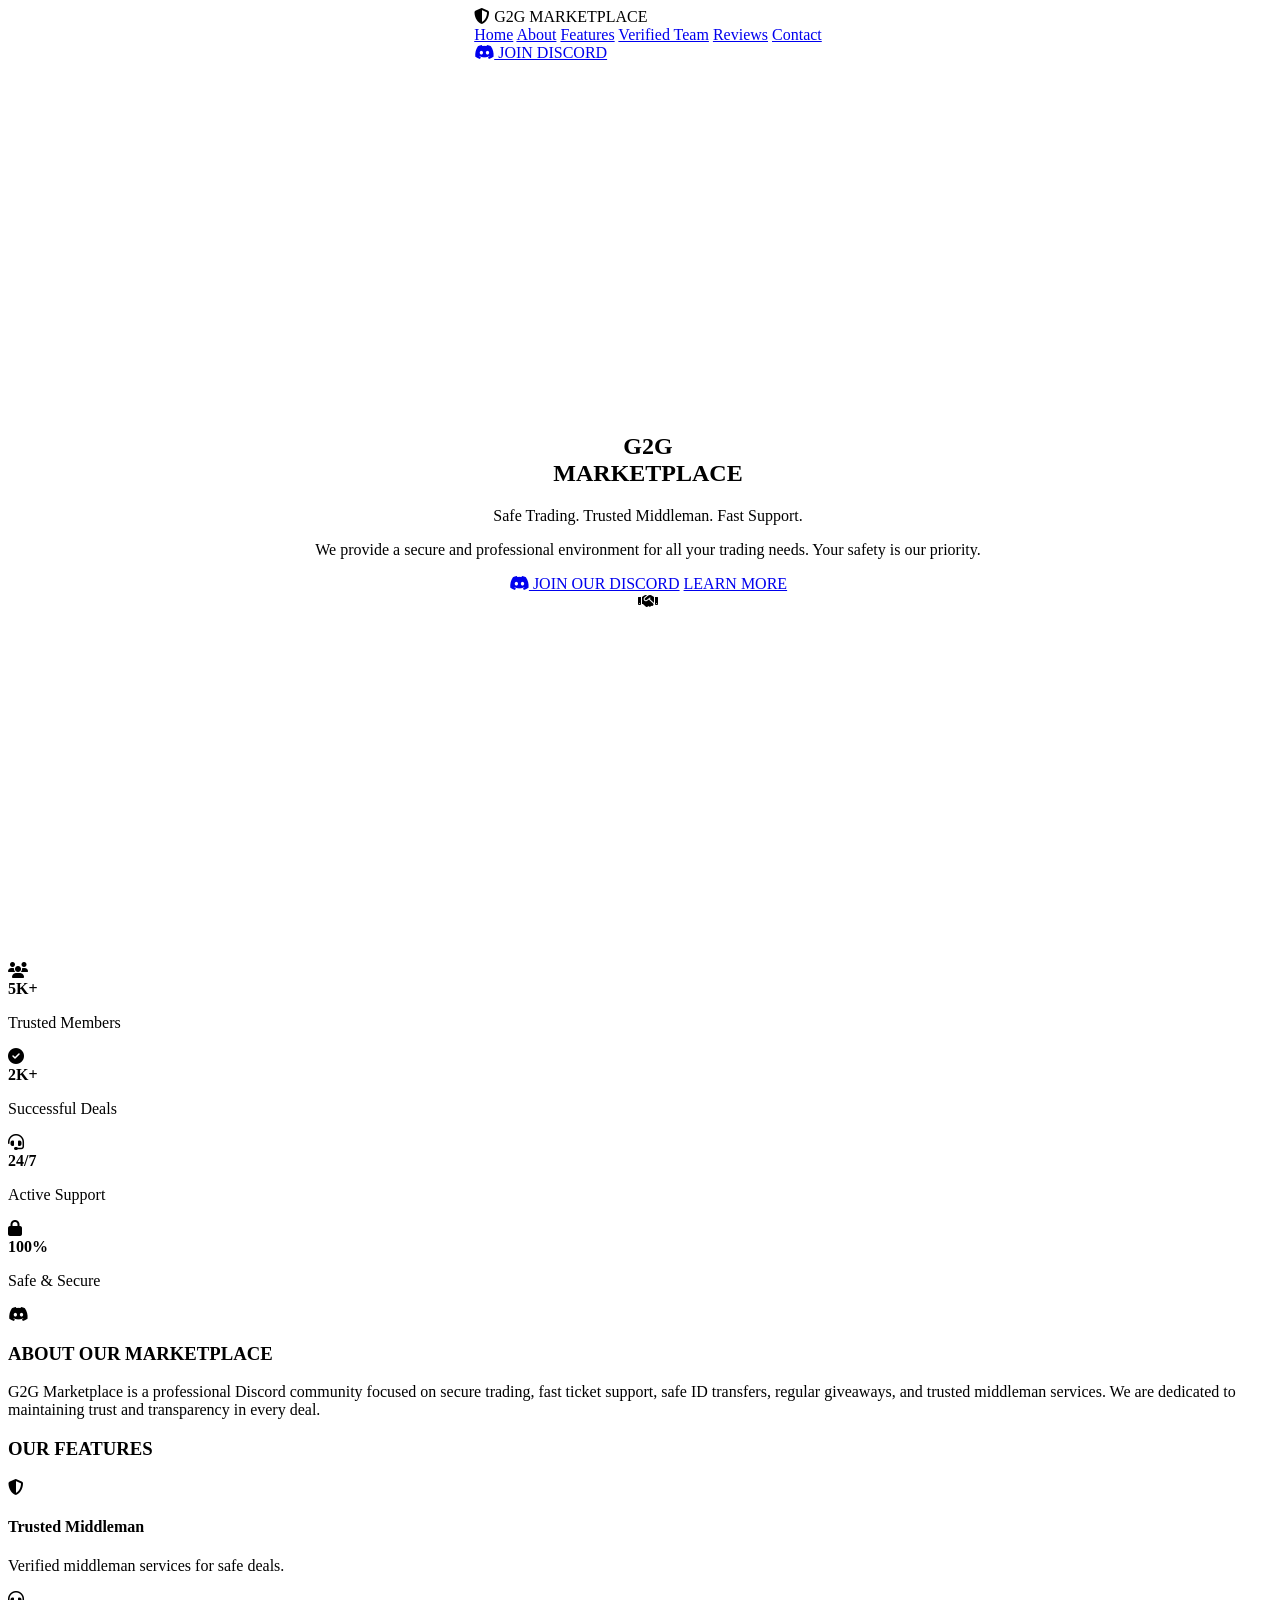
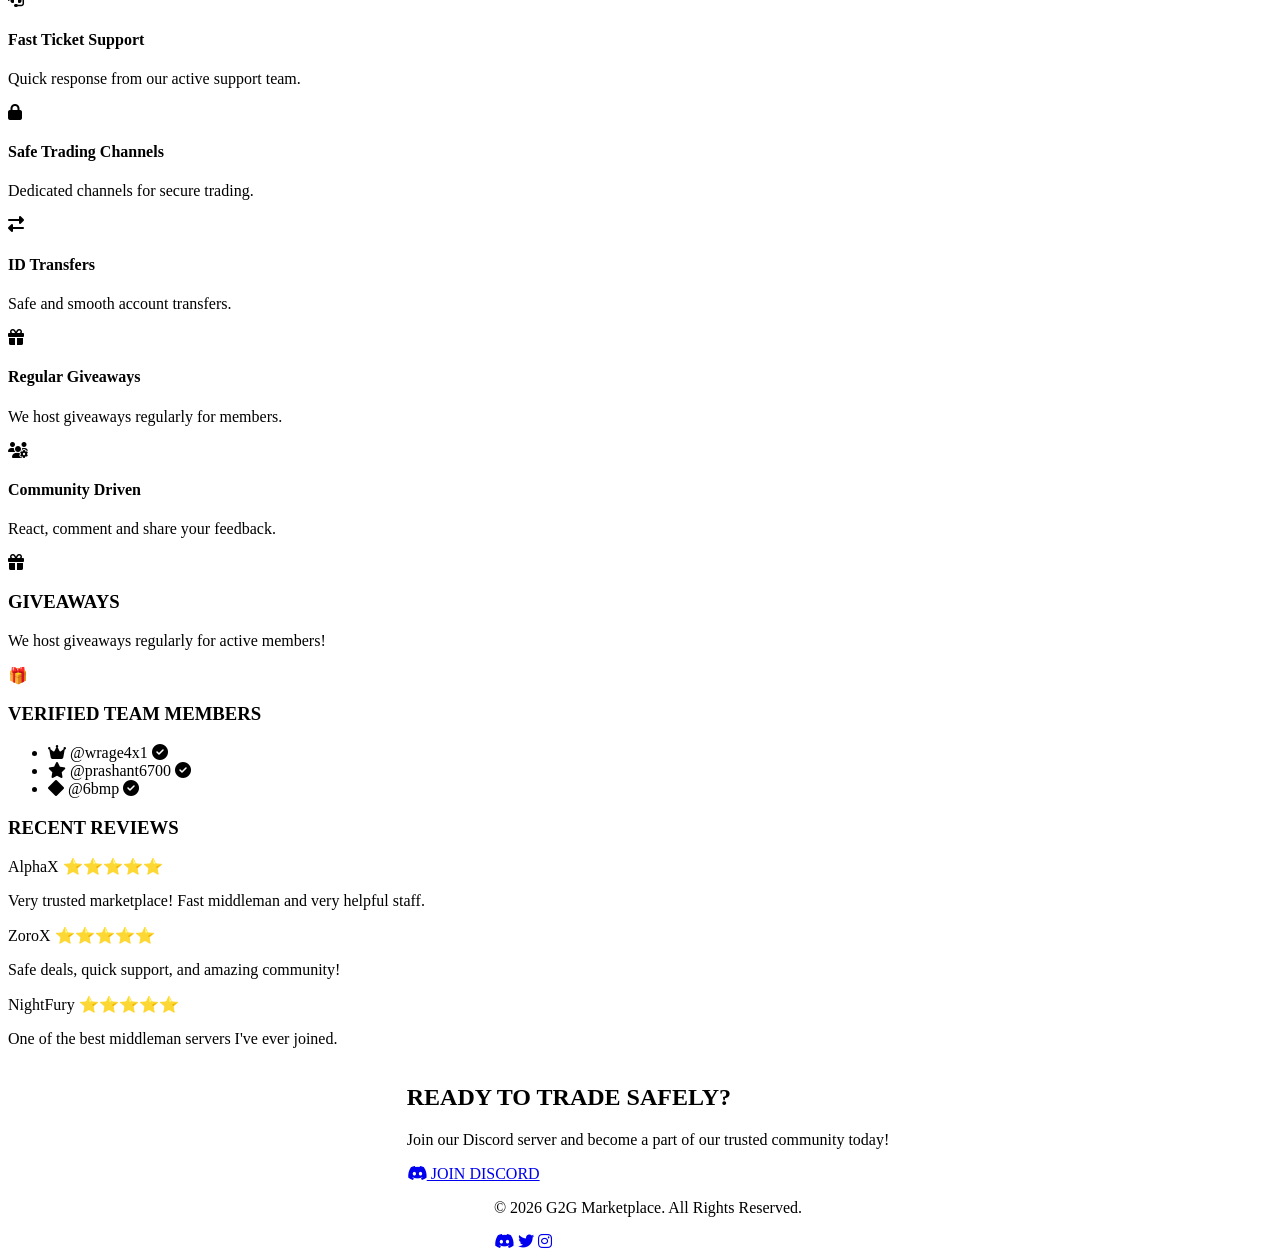
==== commit 512ee0e0: "Change title and references from 'Trusted Middleman Network' to 'G2G Marketplace'" ====
--- a/index.html
+++ b/index.html
@@ -3,15 +3,17 @@
 <head>
     <meta charset="UTF-8">
     <meta name="viewport" content="width=device-width, initial-scale=1.0">
-    <title>Trusted Middleman Network</title>
+    <title>G2G Marketplace</title>
     <link rel="stylesheet" href="style.css">
+    <!-- FontAwesome for Icons -->
     <link rel="stylesheet" href="https://cdnjs.cloudflare.com/ajax/libs/font-awesome/6.4.0/css/all.min.css">
 </head>
 <body>
 
+    <!-- NAVBAR -->
     <header class="navbar">
         <div class="logo">
-            <i class="fa-solid fa-shield-halved"></i> TRUSTED MIDDLEMAN NETWORK
+            <i class="fa-solid fa-shield-halved"></i> G2G MARKETPLACE
         </div>
         <nav>
             <a href="#home" class="active">Home</a>
@@ -24,15 +26,19 @@
         <a href="https://discord.gg/xjeHqgyZH" target="_blank" class="btn btn-discord"><i class="fa-brands fa-discord"></i> JOIN DISCORD</a>
     </header>
 
+    <!-- MAIN CONTAINER -->
     <main class="container">
         
+        <!-- LEFT CONTENT & RIGHT SIDEBAR SECTION -->
         <div class="layout-grid">
             
+            <!-- LEFT MAIN CONTENT -->
             <div class="main-content">
                 
+                <!-- HERO SECTION -->
                 <section id="home" class="hero">
                     <div class="hero-text">
-                        <h1>TRUSTED <br><span class="highlight">MIDDLEMAN NETWORK</span></h1>
+                        <h1>G2G <br><span class="highlight">MARKETPLACE</span></h1>
                         <p class="subtitle">Safe Trading. Trusted Middleman. Fast Support.</p>
                         <p class="description">We provide a secure and professional environment for all your trading needs. Your safety is our priority.</p>
                         <div class="hero-buttons">
@@ -47,6 +53,7 @@
                     </div>
                 </section>
 
+                <!-- STATS BAR -->
                 <div class="stats-bar">
                     <div class="stat-item"><i class="fa-solid fa-users"></i> <div><strong>5K+</strong><p>Trusted Members</p></div></div>
                     <div class="stat-item"><i class="fa-solid fa-circle-check"></i> <div><strong>2K+</strong><p>Successful Deals</p></div></div>
@@ -54,16 +61,18 @@
                     <div class="stat-item"><i class="fa-solid fa-lock"></i> <div><strong>100%</strong><p>Safe & Secure</p></div></div>
                 </div>
 
+                <!-- ABOUT SECTION -->
                 <section id="about" class="card about-card">
                     <div class="about-icon">
                         <i class="fa-brands fa-discord"></i>
                     </div>
                     <div class="about-text">
-                        <h3>ABOUT OUR SERVER</h3>
-                        <p>Trusted Middleman Network is a professional Discord community focused on secure trading, fast ticket support, safe ID transfers, regular giveaways, and trusted middleman services. We are dedicated to maintaining trust and transparency in every deal.</p>
+                        <h3>ABOUT OUR MARKETPLACE</h3>
+                        <p>G2G Marketplace is a professional Discord community focused on secure trading, fast ticket support, safe ID transfers, regular giveaways, and trusted middleman services. We are dedicated to maintaining trust and transparency in every deal.</p>
                     </div>
                 </section>
 
+                <!-- FEATURES GRID -->
                 <section id="features" class="features-section">
                     <h3>OUR FEATURES</h3>
                     <div class="features-grid">
@@ -112,6 +121,7 @@
                     </div>
                 </section>
 
+                <!-- GIVEAWAY BANNER -->
                 <div class="card giveaway-card">
                     <div class="giveaway-content">
                         <i class="fa-solid fa-gift large-gift-icon"></i>
@@ -125,8 +135,10 @@
 
             </div>
 
+            <!-- RIGHT SIDEBAR (TEAM & REVIEWS) -->
             <aside class="sidebar">
                 
+                <!-- VERIFIED TEAM -->
                 <div id="team" class="sidebar-card">
                     <h3>VERIFIED TEAM MEMBERS</h3>
                     <ul class="team-list">
@@ -145,6 +157,7 @@
                     </ul>
                 </div>
 
+                <!-- RECENT REVIEWS -->
                 <div id="reviews" class="sidebar-card">
                     <h3>RECENT REVIEWS</h3>
                     <div class="review-item">
@@ -152,7 +165,7 @@
                             <span class="reviewer">AlphaX</span>
                             <span class="stars">⭐⭐⭐⭐⭐</span>
                         </div>
-                        <p>Very trusted server! Fast middleman and very helpful staff.</p>
+                        <p>Very trusted marketplace! Fast middleman and very helpful staff.</p>
                     </div>
                     <div class="review-item">
                         <div class="review-header">
@@ -173,6 +186,7 @@
             </aside>
         </div>
 
+        <!-- BOTTOM CALL TO ACTION -->
         <section class="cta-banner">
             <div class="cta-text">
                 <h2>READY TO TRADE SAFELY?</h2>
@@ -183,8 +197,9 @@
 
     </main>
 
+    <!-- FOOTER -->
     <footer id="contact">
-        <p>&copy; 2026 Trusted Middleman Network. All Rights Reserved.</p>
+        <p>&copy; 2026 G2G Marketplace. All Rights Reserved.</p>
         <div class="social-icons">
             <a href="#"><i class="fa-brands fa-discord"></i></a>
             <a href="#"><i class="fa-brands fa-twitter"></i></a>
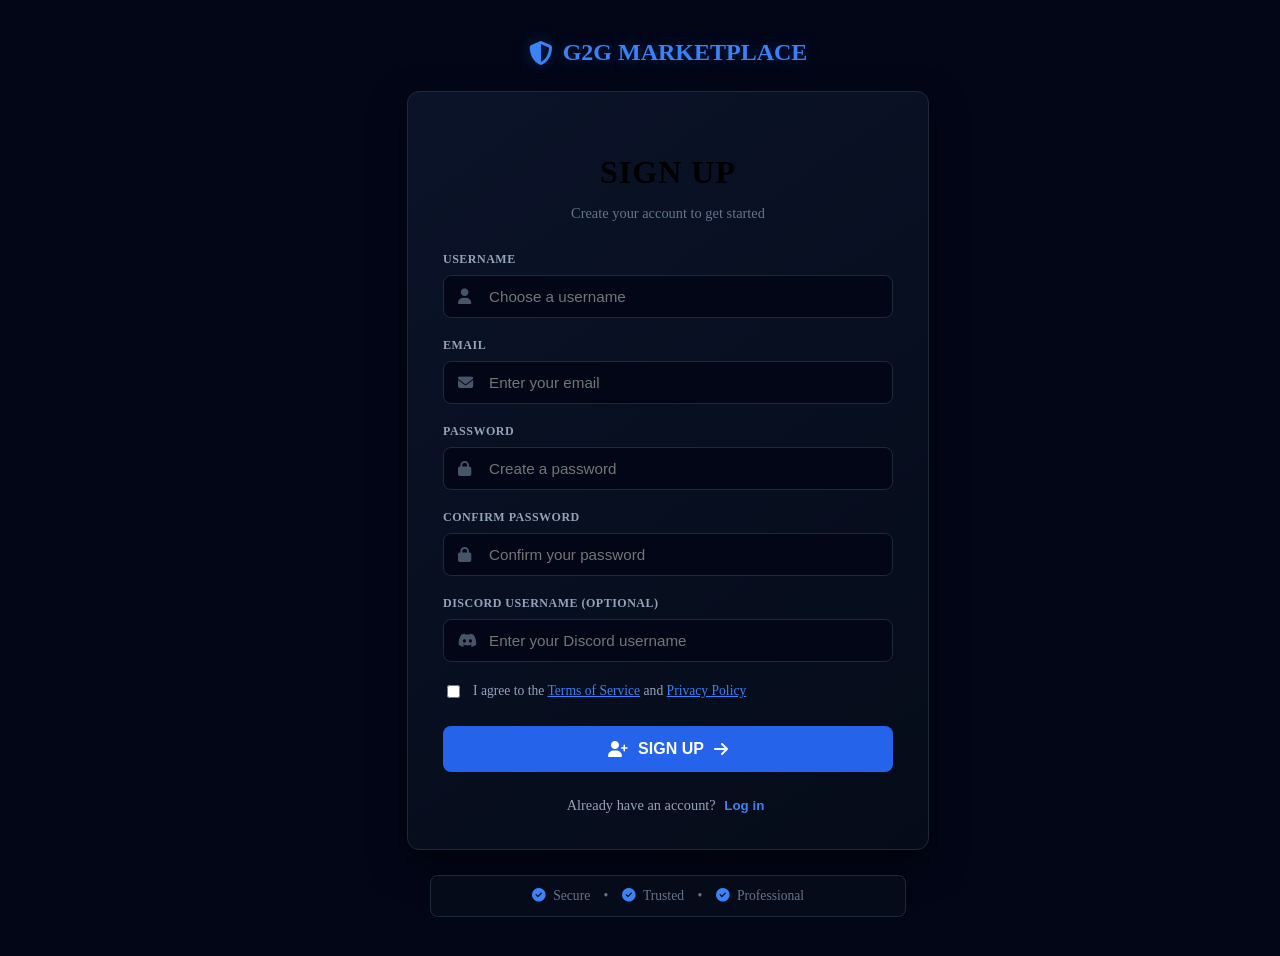
==== commit dd8cb56b: "Implement login guard and logout button Added forced login guard and logout functionality." ====
--- a/index.html
+++ b/index.html
@@ -5,12 +5,16 @@
     <meta name="viewport" content="width=device-width, initial-scale=1.0">
     <title>G2G Marketplace</title>
     <link rel="stylesheet" href="style.css">
-    <!-- FontAwesome for Icons -->
     <link rel="stylesheet" href="https://cdnjs.cloudflare.com/ajax/libs/font-awesome/6.4.0/css/all.min.css">
+    <script>
+        // FORCED LOGIN GUARD: If user hasn't logged in, redirect them to sign-up interface
+        if (localStorage.getItem("isLoggedIn") !== "true") {
+            window.location.href = "auth.html";
+        }
+    </script>
 </head>
 <body>
 
-    <!-- NAVBAR -->
     <header class="navbar">
         <div class="logo">
             <i class="fa-solid fa-shield-halved"></i> G2G MARKETPLACE
@@ -23,19 +27,17 @@
             <a href="#reviews">Reviews</a>
             <a href="#contact">Contact</a>
         </nav>
-        <a href="https://discord.gg/xjeHqgyZH" target="_blank" class="btn btn-discord"><i class="fa-brands fa-discord"></i> JOIN DISCORD</a>
+        <div class="nav-auth-buttons">
+            <button onclick="logoutUser()" class="btn btn-outline" style="cursor:pointer;"><i class="fa-solid fa-right-from-bracket"></i> LOGOUT</button>
+        </div>
     </header>
 
-    <!-- MAIN CONTAINER -->
     <main class="container">
         
-        <!-- LEFT CONTENT & RIGHT SIDEBAR SECTION -->
         <div class="layout-grid">
             
-            <!-- LEFT MAIN CONTENT -->
             <div class="main-content">
                 
-                <!-- HERO SECTION -->
                 <section id="home" class="hero">
                     <div class="hero-text">
                         <h1>G2G <br><span class="highlight">MARKETPLACE</span></h1>
@@ -53,7 +55,6 @@
                     </div>
                 </section>
 
-                <!-- STATS BAR -->
                 <div class="stats-bar">
                     <div class="stat-item"><i class="fa-solid fa-users"></i> <div><strong>5K+</strong><p>Trusted Members</p></div></div>
                     <div class="stat-item"><i class="fa-solid fa-circle-check"></i> <div><strong>2K+</strong><p>Successful Deals</p></div></div>
@@ -61,7 +62,6 @@
                     <div class="stat-item"><i class="fa-solid fa-lock"></i> <div><strong>100%</strong><p>Safe & Secure</p></div></div>
                 </div>
 
-                <!-- ABOUT SECTION -->
                 <section id="about" class="card about-card">
                     <div class="about-icon">
                         <i class="fa-brands fa-discord"></i>
@@ -72,7 +72,6 @@
                     </div>
                 </section>
 
-                <!-- FEATURES GRID -->
                 <section id="features" class="features-section">
                     <h3>OUR FEATURES</h3>
                     <div class="features-grid">
@@ -121,7 +120,6 @@
                     </div>
                 </section>
 
-                <!-- GIVEAWAY BANNER -->
                 <div class="card giveaway-card">
                     <div class="giveaway-content">
                         <i class="fa-solid fa-gift large-gift-icon"></i>
@@ -135,10 +133,8 @@
 
             </div>
 
-            <!-- RIGHT SIDEBAR (TEAM & REVIEWS) -->
             <aside class="sidebar">
                 
-                <!-- VERIFIED TEAM -->
                 <div id="team" class="sidebar-card">
                     <h3>VERIFIED TEAM MEMBERS</h3>
                     <ul class="team-list">
@@ -157,7 +153,6 @@
                     </ul>
                 </div>
 
-                <!-- RECENT REVIEWS -->
                 <div id="reviews" class="sidebar-card">
                     <h3>RECENT REVIEWS</h3>
                     <div class="review-item">
@@ -186,7 +181,6 @@
             </aside>
         </div>
 
-        <!-- BOTTOM CALL TO ACTION -->
         <section class="cta-banner">
             <div class="cta-text">
                 <h2>READY TO TRADE SAFELY?</h2>
@@ -197,7 +191,6 @@
 
     </main>
 
-    <!-- FOOTER -->
     <footer id="contact">
         <p>&copy; 2026 G2G Marketplace. All Rights Reserved.</p>
         <div class="social-icons">
@@ -207,5 +200,11 @@
         </div>
     </footer>
 
+    <script>
+        function logoutUser() {
+            localStorage.removeItem("isLoggedIn");
+            window.location.href = "auth.html";
+        }
+    </script>
 </body>
 </html>
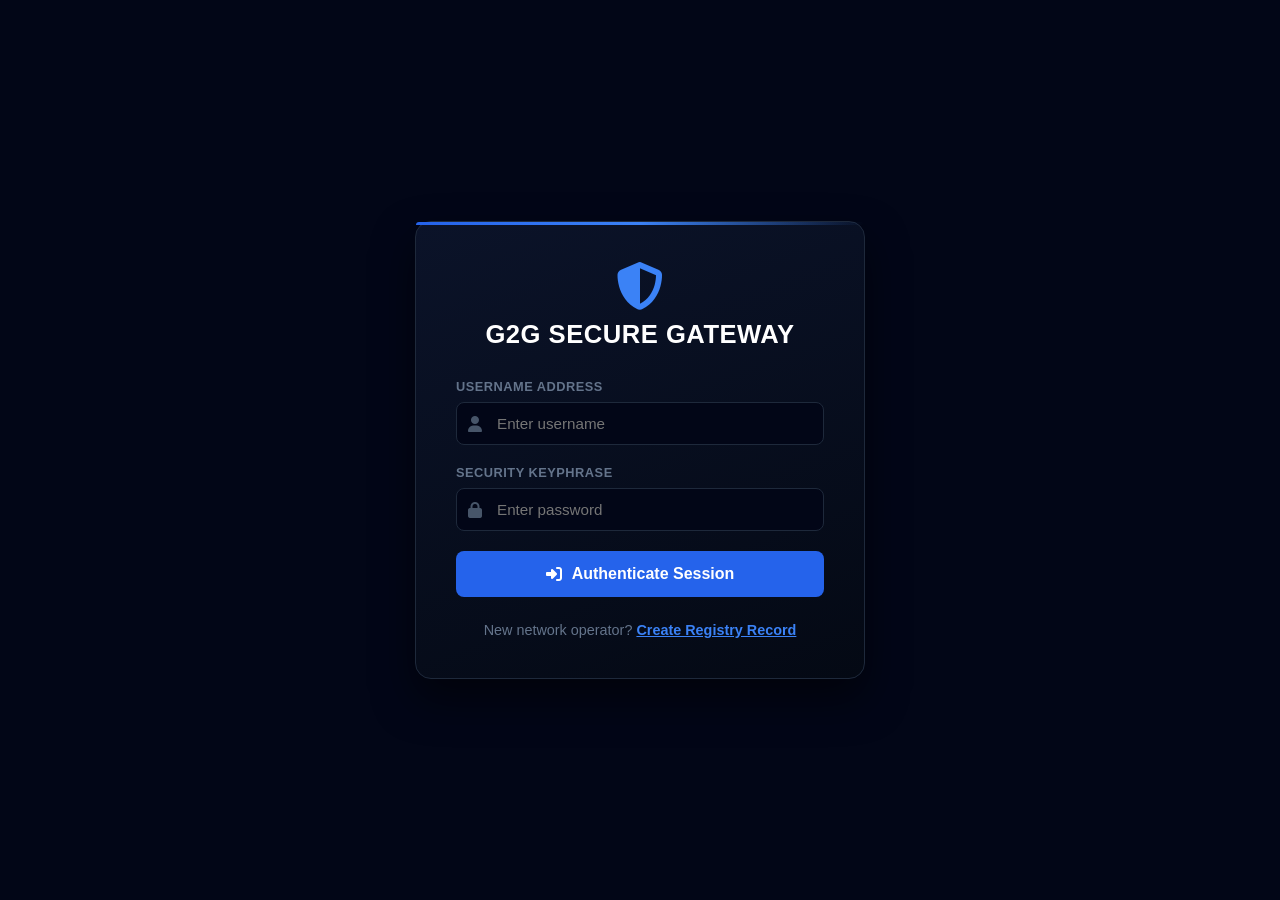
==== commit f13f7bb1: "Implement global chat functionality in index.html Added a global chat feature with message input and" ====
--- a/index.html
+++ b/index.html
@@ -7,9 +7,9 @@
     <link rel="stylesheet" href="style.css">
     <link rel="stylesheet" href="https://cdnjs.cloudflare.com/ajax/libs/font-awesome/6.4.0/css/all.min.css">
     <script>
-        // FORCED LOGIN GUARD: If user hasn't logged in, redirect them to sign-up interface
+        // FORCED SECURITY LOGIN GUARD
         if (localStorage.getItem("isLoggedIn") !== "true") {
-            window.location.href = "auth.html";
+            window.location.replace("auth.html");
         }
     </script>
 </head>
@@ -20,32 +20,32 @@
             <i class="fa-solid fa-shield-halved"></i> G2G MARKETPLACE
         </div>
         <nav>
-            <a href="#home" class="active">Home</a>
-            <a href="#about">About</a>
-            <a href="#features">Features</a>
-            <a href="#team">Verified Team</a>
-            <a href="#reviews">Reviews</a>
-            <a href="#contact">Contact</a>
+            <button onclick="switchTab('home')" id="nav-home" class="nav-btn active">Home</button>
+            <button onclick="switchTab('about')" id="nav-about" class="nav-btn">About</button>
+            <button onclick="switchTab('features')" id="nav-features" class="nav-btn">Features</button>
+            <button onclick="switchTab('chat')" id="nav-chat" class="nav-btn"><i class="fa-solid fa-comments"></i> Global Chat</button>
+            <button onclick="switchTab('team')" id="nav-team" class="nav-btn">Verified Team</button>
+            <button onclick="switchTab('reviews')" id="nav-reviews" class="nav-btn">Reviews</button>
+            <button onclick="switchTab('profile')" id="nav-profile" class="nav-btn"><i class="fa-solid fa-circle-user"></i> Profile</button>
         </nav>
         <div class="nav-auth-buttons">
+            <span id="nav-username-display" class="user-pill"><i class="fa-solid fa-user-tag"></i> Loading...</span>
             <button onclick="logoutUser()" class="btn btn-outline" style="cursor:pointer;"><i class="fa-solid fa-right-from-bracket"></i> LOGOUT</button>
         </div>
     </header>
 
     <main class="container">
-        
-        <div class="layout-grid">
-            
-            <div class="main-content">
-                
-                <section id="home" class="hero">
+
+        <div id="slide-home" class="page-slide active">
+            <div class="layout-grid-home">
+                <section class="hero">
                     <div class="hero-text">
                         <h1>G2G <br><span class="highlight">MARKETPLACE</span></h1>
                         <p class="subtitle">Safe Trading. Trusted Middleman. Fast Support.</p>
                         <p class="description">We provide a secure and professional environment for all your trading needs. Your safety is our priority.</p>
                         <div class="hero-buttons">
                             <a href="https://discord.gg/xjeHqgyZH" target="_blank" class="btn btn-discord"><i class="fa-brands fa-discord"></i> JOIN OUR DISCORD</a>
-                            <a href="#about" class="btn btn-outline">LEARN MORE</a>
+                            <button onclick="switchTab('about')" class="btn btn-outline" style="cursor:pointer;">LEARN MORE</button>
                         </div>
                     </div>
                     <div class="hero-graphic">
@@ -54,156 +54,403 @@
                         </div>
                     </div>
                 </section>
-
-                <div class="stats-bar">
-                    <div class="stat-item"><i class="fa-solid fa-users"></i> <div><strong>5K+</strong><p>Trusted Members</p></div></div>
-                    <div class="stat-item"><i class="fa-solid fa-circle-check"></i> <div><strong>2K+</strong><p>Successful Deals</p></div></div>
-                    <div class="stat-item"><i class="fa-solid fa-headset"></i> <div><strong>24/7</strong><p>Active Support</p></div></div>
-                    <div class="stat-item"><i class="fa-solid fa-lock"></i> <div><strong>100%</strong><p>Safe & Secure</p></div></div>
-                </div>
-
-                <section id="about" class="card about-card">
-                    <div class="about-icon">
-                        <i class="fa-brands fa-discord"></i>
-                    </div>
-                    <div class="about-text">
-                        <h3>ABOUT OUR MARKETPLACE</h3>
-                        <p>G2G Marketplace is a professional Discord community focused on secure trading, fast ticket support, safe ID transfers, regular giveaways, and trusted middleman services. We are dedicated to maintaining trust and transparency in every deal.</p>
-                    </div>
-                </section>
-
-                <section id="features" class="features-section">
-                    <h3>OUR FEATURES</h3>
-                    <div class="features-grid">
-                        <div class="feature-box">
-                            <i class="fa-solid fa-shield-halved feature-icon"></i>
-                            <div>
-                                <h4>Trusted Middleman</h4>
-                                <p>Verified middleman services for safe deals.</p>
+            </div>
+            
+            <div class="stats-bar">
+                <div class="stat-item"><i class="fa-solid fa-users"></i> <div><strong>5K+</strong><p>Trusted Members</p></div></div>
+                <div class="stat-item"><i class="fa-solid fa-circle-check"></i> <div><strong>2K+</strong><p>Successful Deals</p></div></div>
+                <div class="stat-item"><i class="fa-solid fa-headset"></i> <div><strong>24/7</strong><p>Active Support</p></div></div>
+                <div class="stat-item"><i class="fa-solid fa-lock"></i> <div><strong>100%</strong><p>Safe & Secure</p></div></div>
+            </div>
+        </div>
+
+        <div id="slide-about" class="page-slide">
+            <div class="slide-card-presentation">
+                <div class="presentation-header">
+                    <h2><i class="fa-solid fa-circle-info text-blue"></i> Who We Are & What We Do</h2>
+                    <span class="page-badge">Page 01 // Operations Ledger</span>
+                </div>
+                <hr class="divider">
+                <div class="about-extended-layout">
+                    <div class="about-block">
+                        <div class="about-icon-pill"><i class="fa-solid fa-building-shield"></i></div>
+                        <h3>Who Are We?</h3>
+                        <p>We are an enterprise-grade digital asset escrow community designed to protect retail buyers and high-volume sellers. Founded by seasoned trade validators, G2G Marketplace acts as a legal and mechanical buffer between trading counter-parties across global server networks.</p>
+                    </div>
+
+                    <div class="about-block">
+                        <div class="about-icon-pill"><i class="fa-solid fa-right-left"></i></div>
+                        <h3>What We Do In Trading</h3>
+                        <p>When two individuals want to exchange items, cash, keys, or profile accounts, they open a secure desk ticket with us. The seller hands the asset securely to our certified middlemen. We run verification sweeps on the asset. Once the buyer completes their external financial transfer to the seller, we immediately override properties and release the trade parameters. No exit scams. No fake invoices. Absolute safety.</p>
+                    </div>
+                </div>
+            </div>
+        </div>
+
+        <div id="slide-features" class="page-slide">
+            <div class="slide-card-presentation">
+                <div class="presentation-header">
+                    <h2><i class="fa-solid fa-layer-group text-blue"></i> Platform Infrastructure</h2>
+                    <span class="page-badge">Page 02 // Core Architecture</span>
+                </div>
+                <hr class="divider">
+                
+                <div class="features-grid-multipage">
+                    <div class="feature-box-premium">
+                        <i class="fa-solid fa-shield-halved f-icon"></i>
+                        <h4>Trusted Middleman Services</h4>
+                        <p>Audited step-by-step middleman infrastructure to shield your funds and assets throughout commercial transactions.</p>
+                    </div>
+                    <div class="feature-box-premium">
+                        <i class="fa-solid fa-headset f-icon"></i>
+                        <h4>Fast Ticket Support</h4>
+                        <p>Our average real-time ticketing workflow responds under 5 minutes to mitigate delivery errors or handle user conflicts instantly.</p>
+                    </div>
+                    <div class="feature-box-premium">
+                        <i class="fa-solid fa-lock f-icon"></i>
+                        <h4>Safe Trading Channels</h4>
+                        <p>End-to-end access isolation protocols so sensitive keys and delivery logs are encrypted from public scraping tools.</p>
+                    </div>
+                </div>
+            </div>
+        </div>
+
+        <div id="slide-chat" class="page-slide">
+            <div class="slide-card-presentation">
+                <div class="presentation-header">
+                    <h2><i class="fa-solid fa-comments text-blue"></i> Platform Global Chatroom</h2>
+                    <span class="page-badge">Live Communication Deck</span>
+                </div>
+                <hr class="divider">
+                
+                <div class="chat-interface-layout">
+                    <div id="chat-messages-log" class="chat-box-display">
+                        </div>
+                    
+                    <form id="chat-input-panel" onsubmit="submitChatMessage(event)" class="chat-form-row">
+                        <input type="text" id="chat-message-text" placeholder="Type a message to the marketplace channel..." autocomplete="off" required>
+                        <button type="submit" class="chat-send-btn"><i class="fa-solid fa-paper-plane"></i></button>
+                    </form>
+                </div>
+            </div>
+        </div>
+
+        <div id="slide-team" class="page-slide">
+            <div class="slide-card-presentation">
+                <div class="presentation-header">
+                    <h2><i class="fa-solid fa-user-shield text-blue"></i> Verified Operators</h2>
+                    <span class="page-badge">Page 03 // Administrative Registry</span>
+                </div>
+                <hr class="divider">
+                
+                <div class="team-grid-premium">
+                    <div class="team-card-p">
+                        <div class="t-avatar"><i class="fa-solid fa-crown rank-owner"></i></div>
+                        <h4>@wrage4x1</h4>
+                        <span class="t-role role-owner">Marketplace Owner</span>
+                        <p>Primary escrow administrator and compliance strategist. Authorized to sign high-tier transaction clearances.</p>
+                    </div>
+                    <div class="team-card-p">
+                        <div class="t-avatar"><i class="fa-solid fa-star rank-admin"></i></div>
+                        <h4>@prashant6700</h4>
+                        <span class="t-role role-admin">Senior Administrator</span>
+                        <p>Head of operational disputes and validation logic systems. Supervises standard ticketing queues.</p>
+                    </div>
+                </div>
+            </div>
+        </div>
+
+        <div id="slide-reviews" class="page-slide">
+            <div class="slide-card-presentation">
+                <div class="presentation-header">
+                    <h2><i class="fa-solid fa-star text-blue"></i> Ledger & Live Feedback Loop</h2>
+                    <span class="page-badge">Page 04 // Open Reviews System</span>
+                </div>
+                <hr class="divider">
+                
+                <div class="review-submission-box">
+                    <h3>Submit Your Public Record Review</h3>
+                    <form id="public-review-form" onsubmit="submitLiveReview(event)">
+                        <div class="review-form-row">
+                            <div class="sub-group">
+                                <label>Star Rating</label>
+                                <select id="review-stars-select" class="premium-select">
+                                    <option value="⭐⭐⭐⭐⭐">5 Stars - Flawless Service</option>
+                                    <option value="⭐⭐⭐⭐">4 Stars - Highly Secure</option>
+                                    <option value="⭐⭐⭐">3 Stars - Average Speed</option>
+                                    <option value="⭐⭐">2 Stars - Sluggish Pipeline</option>
+                                    <option value="⭐">1 Star - Operational Issue</option>
+                                </select>
                             </div>
                         </div>
-                        <div class="feature-box">
-                            <i class="fa-solid fa-headset feature-icon"></i>
-                            <div>
-                                <h4>Fast Ticket Support</h4>
-                                <p>Quick response from our active support team.</p>
-                            </div>
-                        </div>
-                        <div class="feature-box">
-                            <i class="fa-solid fa-lock feature-icon"></i>
-                            <div>
-                                <h4>Safe Trading Channels</h4>
-                                <p>Dedicated channels for secure trading.</p>
-                            </div>
-                        </div>
-                        <div class="feature-box">
-                            <i class="fa-solid fa-right-left feature-icon"></i>
-                            <div>
-                                <h4>ID Transfers</h4>
-                                <p>Safe and smooth account transfers.</p>
-                            </div>
-                        </div>
-                        <div class="feature-box">
-                            <i class="fa-solid fa-gift feature-icon"></i>
-                            <div>
-                                <h4>Regular Giveaways</h4>
-                                <p>We host giveaways regularly for members.</p>
-                            </div>
-                        </div>
-                        <div class="feature-box">
-                            <i class="fa-solid fa-users-gear feature-icon"></i>
-                            <div>
-                                <h4>Community Driven</h4>
-                                <p>React, comment and share your feedback.</p>
-                            </div>
-                        </div>
-                    </div>
-                </section>
-
-                <div class="card giveaway-card">
-                    <div class="giveaway-content">
-                        <i class="fa-solid fa-gift large-gift-icon"></i>
-                        <div>
-                            <h3>GIVEAWAYS</h3>
-                            <p>We host giveaways regularly for active members!</p>
-                        </div>
-                    </div>
-                    <div class="gift-box-graphic">🎁</div>
-                </div>
-
-            </div>
-
-            <aside class="sidebar">
+                        <div class="sub-group" style="margin-top: 15px;">
+                            <label>Your Review Statement</label>
+                            <textarea id="review-text-input" class="premium-textarea" placeholder="Type out your transaction feedback here... Everyone on the web will see this review instantly." required></textarea>
+                        </div>
+                        <button type="submit" class="btn btn-discord" style="margin-top: 15px; border:none; cursor:pointer;"><i class="fa-solid fa-paper-plane"></i> Publish Review To Public Grid</button>
+                    </form>
+                </div>
+
+                <div id="dynamic-reviews-grid" class="reviews-grid-premium">
+                    </div>
+            </div>
+        </div>
+
+        <div id="slide-profile" class="page-slide">
+            <div class="slide-card-presentation">
+                <div class="presentation-header">
+                    <h2><i class="fa-solid fa-id-card text-blue"></i> Your Secure Account Profile</h2>
+                    <span class="page-badge">User Matrix Terminal</span>
+                </div>
+                <hr class="divider">
+                <div class="profile-card-layout">
+                    <div class="profile-avatar-big">
+                        <i class="fa-solid fa-user-gear"></i>
+                    </div>
+                    <div class="profile-details-list">
+                        <div class="p-row"><strong>Username Access ID:</strong> <span id="profile-username-val" class="highlight">Unverified</span></div>
+                        <div class="p-row"><strong>Registered Email Hash:</strong> <span id="profile-email-val">Unverified</span></div>
+                        <div class="p-row"><strong>Associated Discord Handle:</strong> <span id="profile-discord-val">None Provided</span></div>
+                        <div class="p-row"><strong>Account Security Status:</strong> <span class="sec-status-pill"><i class="fa-solid fa-shield-check"></i> Activated & Guarded</span></div>
+                    </div>
+                </div>
+
+                <div class="members-directory-section" style="margin-top: 40px;">
+                    <div class="presentation-header">
+                        <h2><i class="fa-solid fa-users text-blue"></i> Registered Marketplace Members</h2>
+                        <span class="page-badge">Live Member Registry</span>
+                    </div>
+                    <hr class="divider" style="margin-bottom: 20px;">
+                    
+                    <div id="live-members-grid" class="members-grid-layout">
+                        </div>
+                </div>
+
+            </div>
+        </div>
+
+    </main>
+
+    <footer>
+        <p>&copy; 2026 G2G Marketplace. All Rights Reserved.</p>
+        <p>Dynamic Core Storage Framework Connected.</p>
+    </footer>
+
+    <script>
+        const currentUser = localStorage.getItem("activeSessionUser");
+        
+        if(currentUser) {
+            document.getElementById("nav-username-display").innerHTML = `<i class="fa-solid fa-user-astronaut"></i> ${currentUser}`;
+            document.getElementById("profile-username-val").innerText = currentUser;
+            
+            const storedEmail = localStorage.getItem("email_" + currentUser) || "hidden_user@g2g.marketplace";
+            const storedDiscord = localStorage.getItem("discord_" + currentUser) || "Not Linked In Settings";
+            
+            document.getElementById("profile-email-val").innerText = storedEmail;
+            document.getElementById("profile-discord-val").innerText = storedDiscord;
+        }
+
+        // Live Chat Checker interval variable
+        let chatRefreshInterval;
+
+        function switchTab(targetSlide) {
+            const slides = document.querySelectorAll('.page-slide');
+            slides.forEach(slide => slide.classList.remove('active'));
+
+            const navButtons = document.querySelectorAll('.nav-btn');
+            navButtons.forEach(btn => btn.classList.remove('active'));
+
+            const target = document.getElementById('slide-' + targetSlide);
+            if(target) target.classList.add('active');
+
+            const activeNav = document.getElementById('nav-' + targetSlide);
+            if(activeNav) activeNav.classList.add('active');
+            
+            // Trigger specific methods depending on tab activated
+            if(targetSlide === 'profile') {
+                loadMembersRegistry();
+            }
+            
+            // Handle chat polling activation state
+            if(targetSlide === 'chat') {
+                loadChatMessages();
+                // Check for new chat messages every 1.5 seconds automatically
+                chatRefreshInterval = setInterval(loadChatMessages, 1500);
+            } else {
+                clearInterval(chatRefreshInterval);
+            }
+        }
+
+        // --- GLOBAL LIVE CHAT SYSTEM ENGINE ---
+        function loadChatMessages() {
+            const chatLog = document.getElementById("chat-messages-log");
+            let chatData = JSON.parse(localStorage.getItem("globalChatLogsArray")) || [];
+            let chatHTML = "";
+
+            if(chatData.length === 0) {
+                chatLog.innerHTML = `<div style="color:#475569; text-align:center; padding-top:40px;">No messages sent yet. Start the conversation!</div>`;
+                return;
+            }
+
+            chatData.forEach(msg => {
+                // Style if the message belongs to the current logged-in identity
+                let isMeClass = (msg.sender === currentUser) ? "msg-me" : "msg-other";
                 
-                <div id="team" class="sidebar-card">
-                    <h3>VERIFIED TEAM MEMBERS</h3>
-                    <ul class="team-list">
-                        <li>
-                            <span class="user-info"><i class="fa-solid fa-crown rank-owner"></i> @wrage4x1</span>
-                            <i class="fa-solid fa-circle-check verified-badge"></i>
-                        </li>
-                        <li>
-                            <span class="user-info"><i class="fa-solid fa-star rank-admin"></i> @prashant6700</span>
-                            <i class="fa-solid fa-circle-check verified-badge"></i>
-                        </li>
-                        <li>
-                            <span class="user-info"><i class="fa-solid fa-diamond rank-staff"></i> @6bmp</span>
-                            <i class="fa-solid fa-circle-check verified-badge"></i>
-                        </li>
-                    </ul>
-                </div>
-
-                <div id="reviews" class="sidebar-card">
-                    <h3>RECENT REVIEWS</h3>
-                    <div class="review-item">
-                        <div class="review-header">
-                            <span class="reviewer">AlphaX</span>
-                            <span class="stars">⭐⭐⭐⭐⭐</span>
-                        </div>
-                        <p>Very trusted marketplace! Fast middleman and very helpful staff.</p>
-                    </div>
-                    <div class="review-item">
-                        <div class="review-header">
-                            <span class="reviewer">ZoroX</span>
-                            <span class="stars">⭐⭐⭐⭐⭐</span>
-                        </div>
-                        <p>Safe deals, quick support, and amazing community!</p>
-                    </div>
-                    <div class="review-item">
-                        <div class="review-header">
-                            <span class="reviewer">NightFury</span>
-                            <span class="stars">⭐⭐⭐⭐⭐</span>
-                        </div>
-                        <p>One of the best middleman servers I've ever joined.</p>
-                    </div>
-                </div>
-
-            </aside>
-        </div>
-
-        <section class="cta-banner">
-            <div class="cta-text">
-                <h2>READY TO TRADE SAFELY?</h2>
-                <p>Join our Discord server and become a part of our trusted community today!</p>
-            </div>
-            <a href="https://discord.gg/xjeHqgyZH" target="_blank" class="btn btn-discord-large"><i class="fa-brands fa-discord"></i> JOIN DISCORD</a>
-        </section>
-
-    </main>
-
-    <footer id="contact">
-        <p>&copy; 2026 G2G Marketplace. All Rights Reserved.</p>
-        <div class="social-icons">
-            <a href="#"><i class="fa-brands fa-discord"></i></a>
-            <a href="#"><i class="fa-brands fa-twitter"></i></a>
-            <a href="#"><i class="fa-brands fa-instagram"></i></a>
-        </div>
-    </footer>
-
-    <script>
+                chatHTML += `
+                    <div class="chat-message-wrapper ${isMeClass}">
+                        <div class="chat-msg-bubble">
+                            <span class="chat-msg-author">${msg.sender}</span>
+                            <p class="chat-msg-text">${msg.text}</p>
+                            <span class="chat-msg-time">${msg.time}</span>
+                        </div>
+                    </div>
+                `;
+            });
+
+            // Keep the previous scroll position tracker unless at the bottom
+            let shouldScroll = (chatLog.scrollTop + chatLog.clientHeight >= chatLog.scrollHeight - 50);
+            
+            chatLog.innerHTML = chatHTML;
+            
+            if(shouldScroll || chatLog.getAttribute("data-first-load") !== "false") {
+                chatLog.scrollTop = chatLog.scrollHeight;
+                chatLog.setAttribute("data-first-load", "false");
+            }
+        }
+
+        function submitChatMessage(e) {
+            e.preventDefault();
+            const inputField = document.getElementById("chat-message-text");
+            const msgText = inputField.value.trim();
+
+            if(!msgText) return;
+
+            let chatData = JSON.parse(localStorage.getItem("globalChatLogsArray")) || [];
+            
+            // Parse a clean dynamic timestamp
+            let now = new Date();
+            let timeString = now.toLocaleTimeString([], {hour: '2-digit', minute:'2-digit'});
+
+            const newMsgPacket = {
+                sender: currentUser || "GuestTrader",
+                text: msgText,
+                time: timeString
+            };
+
+            chatData.push(newMsgPacket);
+            localStorage.setItem("globalChatLogsArray", JSON.stringify(chatData));
+            
+            inputField.value = "";
+            loadChatMessages();
+            
+            // Hard snap scroll view down to the latest text entry bubble
+            const chatLog = document.getElementById("chat-messages-log");
+            chatLog.scrollTop = chatLog.scrollHeight;
+        }
+
+
+        // --- DYNAMIC REGISTERED MEMBERS DIRECTORY LOOP ---
+        function loadMembersRegistry() {
+            const membersGrid = document.getElementById("live-members-grid");
+            let cardHTML = "";
+            let uniqueUsersFound = [];
+
+            for (let i = 0; i < localStorage.length; i++) {
+                let currentKey = localStorage.key(i);
+                if (currentKey.startsWith("username_")) {
+                    let extractedName = localStorage.getItem(currentKey);
+                    if (!uniqueUsersFound.includes(extractedName)) {
+                        uniqueUsersFound.push(extractedName);
+                    }
+                }
+            }
+
+            uniqueUsersFound.forEach(username => {
+                let email = localStorage.getItem("email_" + username) || "No email stored";
+                let discord = localStorage.getItem("discord_" + username) || "Not Linked";
+                let isMeBadge = (username === currentUser) ? `<span class="me-pill">You</span>` : "";
+
+                cardHTML += `
+                    <div class="member-chip-card">
+                        <div class="m-chip-header">
+                            <span class="m-name"><i class="fa-solid fa-circle-user"></i> ${username}</span>
+                            ${isMeBadge}
+                        </div>
+                        <div class="m-details">
+                            <p><i class="fa-solid fa-envelope"></i> ${email}</p>
+                            <p><i class="fa-brands fa-discord"></i> Discord: <span>${discord}</span></p>
+                        </div>
+                    </div>
+                `;
+            });
+
+            membersGrid.innerHTML = cardHTML || `<p style="color:#64748b;">No other registered operators.</p>`;
+        }
+
+        // --- PUBLIC COMMENT DATA ENGINE ---
+        function loadReviewsFromStorage() {
+            const reviewContainer = document.getElementById("dynamic-reviews-grid");
+            
+            let defaultHTML = `
+                <div class="review-box-p">
+                    <div class="r-top">
+                        <span class="r-user"><i class="fa-solid fa-circle-user"></i> AlphaX</span>
+                        <span class="r-stars">⭐⭐⭐⭐⭐</span>
+                    </div>
+                    <p>"Incredibly efficient trading infrastructure. Handled a high-value account transfer through their ticket desk. Safe middleman and highly helpful crew members."</p>
+                    <span class="r-date"><i class="fa-solid fa-clock"></i> Verified Deal Done Successfully</span>
+                </div>
+            `;
+
+            let globalReviews = JSON.parse(localStorage.getItem("publicReviewsArray")) || [];
+            
+            globalReviews.forEach(rev => {
+                defaultHTML = `
+                    <div class="review-box-p custom-user-review">
+                        <div class="r-top">
+                            <span class="r-user" style="color: #3b82f6;"><i class="fa-solid fa-circle-user text-blue"></i> ${rev.author}</span>
+                            <span class="r-stars">${rev.stars}</span>
+                        </div>
+                        <p>"${rev.text}"</p>
+                        <span class="r-date"><i class="fa-solid fa-circle-nodes"></i> Live Public Contribution</span>
+                    </div>
+                ` + defaultHTML;
+            });
+
+            reviewContainer.innerHTML = defaultHTML;
+        }
+
+        function submitLiveReview(e) {
+            e.preventDefault();
+            const starsSelection = document.getElementById("review-stars-select").value;
+            const reviewTextContent = document.getElementById("review-text-input").value.trim();
+            
+            if(!reviewTextContent) return;
+
+            let globalReviews = JSON.parse(localStorage.getItem("publicReviewsArray")) || [];
+            
+            const newReviewPacket = {
+                author: currentUser || "AnonymousTrader",
+                stars: starsSelection,
+                text: reviewTextContent
+            };
+
+            globalReviews.push(newReviewPacket);
+            localStorage.setItem("publicReviewsArray", JSON.stringify(globalReviews));
+            
+            document.getElementById("review-text-input").value = "";
+            loadReviewsFromStorage();
+        }
+
+        // Run setup loop initializations
+        loadReviewsFromStorage();
+
+        // FIXED SECURITY LOGOUT LOGIC PIPELINE
         function logoutUser() {
             localStorage.removeItem("isLoggedIn");
-            window.location.href = "auth.html";
+            localStorage.removeItem("activeSessionUser");
+            alert("Logging out securely...");
+            window.location.replace("auth.html");
         }
     </script>
 </body>
--- a/style.css
+++ b/style.css
@@ -1,44 +1,163 @@
-html,body{
-    width:100%;
-    overflow-x:hidden;
+/* GLOBAL CORE OVERRIDES */
+* { margin: 0; padding: 0; box-sizing: border-box; font-family: 'Segoe UI', Roboto, sans-serif; }
+body { background-color: #020617; color: #e2e8f0; overflow-x: hidden; min-height: 100vh; display: flex; flex-direction: column; }
+
+/* NAVBAR CONFIGURATION */
+.navbar { display: flex; justify-content: space-between; align-items: center; padding: 20px 4%; background-color: rgba(2, 6, 23, 0.9); backdrop-filter: blur(12px); position: sticky; top: 0; z-index: 1000; border-bottom: 1px solid #1e293b; }
+.logo { font-weight: 800; color: #3b82f6; display: flex; align-items: center; gap: 10px; font-size: 1.1rem; letter-spacing: 1px; }
+nav { display: flex; gap: 5px; background: rgba(15, 23, 42, 0.6); padding: 5px; border-radius: 8px; border: 1px solid #1e293b; }
+.nav-btn { background: none; border: none; padding: 8px 14px; font-size: 0.9rem; color: #94a3b8; border-radius: 6px; cursor: pointer; font-weight: 600; transition: all 0.3s; }
+.nav-btn:hover { color: #fff; background: rgba(255,255,255,0.03); }
+.nav-btn.active { color: #fff; background: #2563eb; box-shadow: 0 4px 12px rgba(37, 99, 235, 0.3); }
+.nav-auth-buttons { display: flex; align-items: center; gap: 15px; }
+.user-pill { background: rgba(59, 130, 246, 0.1); border: 1px solid rgba(59, 130, 246, 0.3); color: #3b82f6; padding: 6px 14px; border-radius: 20px; font-weight: 700; font-size: 0.85rem; }
+
+/* REUSABLE PREMIUM ACTIONS */
+.btn { padding: 11px 22px; border-radius: 6px; font-weight: 600; font-size: 0.9rem; display: inline-flex; align-items: center; gap: 8px; text-decoration: none; transition: all 0.3s ease; }
+.btn-discord { background-color: #2563eb; color: white; }
+.btn-discord:hover { background-color: #1d4ed8; box-shadow: 0 0 15px rgba(37, 99, 235, 0.5); }
+.btn-outline { border: 1px solid #334155; background: transparent; color: white; }
+.btn-outline:hover { background-color: #1e293b; }
+
+/* CONTAINER VIEWBOX SCROLLPORTS */
+.container { max-width: 1100px; width: 100%; margin: 40px auto; padding: 0 20px; flex: 1; }
+.page-slide { display: none; opacity: 0; transform: translateY(10px); transition: opacity 0.4s ease, transform 0.4s ease; }
+.page-slide.active { display: block; opacity: 1; transform: translateY(0); }
+
+/* HERO DISPLAY LAYOUT */
+.layout-grid-home { min-height: 380px; display: flex; align-items: center; }
+.hero { display: flex; justify-content: space-between; align-items: center; width: 100%; }
+.hero-text h1 { font-size: 3.2rem; line-height: 1.15; margin-bottom: 20px; font-weight: 900; }
+.highlight { color: #3b82f6; text-shadow: 0 0 30px rgba(59, 130, 246, 0.35); }
+.subtitle { color: #94a3b8; font-size: 1.3rem; margin-bottom: 15px; }
+.description { color: #64748b; max-width: 500px; margin-bottom: 30px; font-size: 1rem; line-height: 1.5; }
+.hero-buttons { display: flex; gap: 15px; }
+.shield-logo { width: 200px; height: 220px; background: radial-gradient(circle, #1e3a8a 0%, #020617 100%); border: 4px solid #3b82f6; border-radius: 50% 50% 50% 50% / 12% 12% 88% 88%; display: flex; justify-content: center; align-items: center; font-size: 4.5rem; color: #3b82f6; box-shadow: 0 0 45px rgba(59, 130, 246, 0.45); }
+
+.stats-bar { display: flex; justify-content: space-around; margin-top: 50px; background: linear-gradient(145deg, #0b1329, #050b18); border: 1px solid #1e293b; border-radius: 12px; padding: 22px; }
+.stat-item { display: flex; align-items: center; gap: 12px; }
+.stat-item i { font-size: 1.6rem; color: #3b82f6; }
+.stat-item strong { font-size: 1.3rem; display: block; color: #fff; }
+.stat-item p { font-size: 0.85rem; color: #64748b; }
+
+/* PRESENTATION PANELS FRAMEWORKS */
+.slide-card-presentation { background: linear-gradient(160deg, #0b1329 0%, #040914 100%); border: 1px solid #1e293b; border-radius: 16px; padding: 40px; box-shadow: 0 20px 40px rgba(0,0,0,0.4); position: relative; }
+.slide-card-presentation::before { content: ''; position: absolute; top: 0; left: 0; width: 100%; height: 3px; background: linear-gradient(90deg, #2563eb, #3b82f6, transparent); }
+.presentation-header { display: flex; justify-content: space-between; align-items: center; margin-bottom: 20px; }
+.presentation-header h2 { font-size: 1.5rem; font-weight: 700; display: flex; align-items: center; gap: 12px; }
+.text-blue { color: #3b82f6; }
+.page-badge { font-family: monospace; font-size: 0.8rem; color: #475569; background: rgba(30, 41, 59, 0.5); padding: 4px 10px; border-radius: 4px; border: 1px solid #1e293b; }
+.divider { border: none; height: 1px; background: #1e293b; margin-bottom: 30px; }
+
+/* ABOUT LOGS HOUSINGS */
+.about-extended-layout { display: flex; flex-direction: column; gap: 30px; }
+.about-block { background: rgba(2, 6, 23, 0.4); border: 1px solid #1e293b; border-radius: 12px; padding: 25px; position: relative; padding-left: 80px; }
+.about-icon-pill { position: absolute; left: 20px; top: 25px; width: 45px; height: 45px; background: rgba(59, 130, 246, 0.1); border: 1px solid rgba(59, 130, 246, 0.3); border-radius: 8px; display: flex; justify-content: center; align-items: center; color: #3b82f6; font-size: 1.2rem; }
+.about-block h3 { margin-bottom: 10px; font-size: 1.2rem; color: #fff; }
+.about-block p { color: #94a3b8; line-height: 1.6; font-size: 0.98rem; }
+
+/* FEATURES BLOCKS GRID LAYOUTS */
+.features-grid-multipage { display: grid; grid-template-columns: repeat(3, 1fr); gap: 20px; }
+.feature-box-premium { background: rgba(15, 23, 42, 0.4); border: 1px solid #1e293b; border-radius: 10px; padding: 25px; }
+.f-icon { font-size: 1.5rem; color: #3b82f6; margin-bottom: 15px; display: block; }
+.feature-box-premium h4 { font-size: 1.05rem; margin-bottom: 10px; color: #fff; }
+.feature-box-premium p { font-size: 0.88rem; color: #64748b; line-height: 1.5; }
+
+/* TEAM COMPLIANCE CARDS */
+.team-grid-premium { display: grid; grid-template-columns: repeat(2, 1fr); gap: 20px; }
+.team-card-p { background: rgba(2, 6, 23, 0.5); border: 1px solid #1e293b; border-radius: 12px; padding: 30px; text-align: center; }
+.t-avatar { width: 60px; height: 60px; background: rgba(30, 41, 59, 0.5); border-radius: 50%; margin: 0 auto 15px auto; display: flex; justify-content: center; align-items: center; font-size: 1.4rem; border: 1px solid #334155; }
+.rank-owner { color: #c084fc; }
+.rank-admin { color: #facc15; }
+.team-card-p h4 { font-size: 1.1rem; color: white; margin-bottom: 4px; }
+.t-role { font-size: 0.75rem; font-weight: 700; text-transform: uppercase; display: inline-block; padding: 3px 10px; border-radius: 20px; margin-bottom: 15px; }
+.role-owner { background: rgba(192, 132, 252, 0.1); color: #c084fc; }
+.role-admin { background: rgba(250, 204, 21, 0.1); color: #facc15; }
+.team-card-p p { font-size: 0.85rem; color: #64748b; line-height: 1.5; }
+
+/* REVIEWS & COMMENT CODES */
+.review-submission-box { background: rgba(2, 6, 23, 0.6); border: 1px solid #1e293b; border-radius: 12px; padding: 25px; margin-bottom: 35px; }
+.review-submission-box h3 { font-size: 1.1rem; margin-bottom: 15px; color: #fff; }
+.sub-group label { display: block; font-size: 0.8rem; font-weight: 700; color: #64748b; margin-bottom: 6px; text-transform: uppercase; }
+.premium-select, .premium-textarea { width: 100%; background: #020617; border: 1px solid #1e293b; border-radius: 6px; color: white; padding: 10px; font-size: 0.9rem; }
+.premium-textarea { min-height: 80px; resize: vertical; }
+.premium-select:focus, .premium-textarea:focus { outline: none; border-color: #3b82f6; }
+
+.reviews-grid-premium { display: grid; grid-template-columns: repeat(2, 1fr); gap: 20px; }
+.review-box-p { background: rgba(15, 23, 42, 0.3); border-radius: 10px; border: 1px solid #1e293b; padding: 25px; display: flex; flex-direction: column; justify-content: space-between; }
+.r-top { display: flex; justify-content: space-between; align-items: center; margin-bottom: 15px; }
+.r-user { font-weight: 600; font-size: 0.95rem; display: flex; align-items: center; gap: 8px; }
+.r-stars { font-size: 0.75rem; }
+.review-box-p p { font-size: 0.88rem; color: #94a3b8; line-height: 1.6; font-style: italic; margin-bottom: 15px; }
+.r-date { font-size: 0.72rem; font-weight: bold; color: #10b981; display: flex; align-items: center; gap: 5px; text-transform: uppercase; }
+.custom-user-review { border-top: 2px solid #3b82f6; background: rgba(59, 130, 246, 0.02); }
+
+/* TERMINAL USER DASHBOARDS */
+.profile-card-layout { display: grid; grid-template-columns: 1fr 3fr; gap: 30px; background: rgba(2, 6, 23, 0.4); border: 1px solid #1e293b; border-radius: 12px; padding: 30px; align-items: center; }
+.profile-avatar-big { font-size: 4rem; color: #3b82f6; background: rgba(30, 41, 59, 0.4); border: 1px solid #334155; height: 130px; display: flex; justify-content: center; align-items: center; border-radius: 12px; }
+.profile-details-list { display: flex; flex-direction: column; gap: 15px; }
+.p-row { font-size: 1rem; color: #94a3b8; border-bottom: 1px solid rgba(30, 41, 59, 0.5); padding-bottom: 10px; }
+.p-row strong { color: white; display: inline-block; width: 220px; }
+.sec-status-pill { background: rgba(16, 185, 129, 0.1); color: #10b981; border: 1px solid rgba(16, 185, 129, 0.2); padding: 3px 10px; border-radius: 12px; font-size: 0.8rem; font-weight: 700; }
+
+/* MEMBERS DIRECTORY LIVE CARDS */
+.members-grid-layout {
+    display: grid;
+    grid-template-columns: repeat(2, 1fr);
+    gap: 15px;
+}
+.member-chip-card {
+    background: rgba(15, 23, 42, 0.3);
+    border: 1px solid #1e293b;
+    border-radius: 10px;
+    padding: 20px;
+    transition: border-color 0.3s;
+}
+.member-chip-card:hover {
+    border-color: #2563eb;
+}
+.m-chip-header {
+    display: flex;
+    justify-content: space-between;
+    align-items: center;
+    margin-bottom: 12px;
+}
+.m-name {
+    font-weight: 700;
+    color: #fff;
+    font-size: 1.05rem;
+}
+.me-pill {
+    background: rgba(37, 99, 235, 0.2);
+    color: #3b82f6;
+    font-size: 0.75rem;
+    font-weight: bold;
+    padding: 2px 8px;
+    border-radius: 10px;
+    border: 1px solid rgba(37, 99, 235, 0.4);
+}
+.m-details p {
+    font-size: 0.85rem;
+    color: #64748b;
+    margin-bottom: 5px;
+    display: flex;
+    align-items: center;
+    gap: 8px;
+}
+.m-details p span {
+    color: #2563eb;
+    font-weight: 600;
 }
 
-body{
-    display:flex;
-    justify-content:center;
-    align-items:center;
-    flex-direction:column;
+/* FOOTER BOTTOM PANELS */
+footer { border-top: 1px solid #1e293b; padding: 25px 4%; display: flex; justify-content: space-between; align-items: center; color: #475569; font-size: 0.82rem; margin-top: auto; background: #01040d; }
+
+/* MEDIA ADAPTATION LAYER */
+@media (max-width: 950px) {
+    .navbar { flex-direction: column; gap: 15px; }
+    nav { width: 100%; justify-content: space-between; overflow-x: auto; }
+    .hero { flex-direction: column-reverse; text-align: center; gap: 30px; }
+    .hero-text .description { margin: 0 auto; }
+    .hero-buttons { justify-content: center; margin-top: 20px;}
+    .stats-bar, .features-grid-multipage, .team-grid-premium, .reviews-grid-premium, .profile-card-layout, .members-grid-layout { grid-template-columns: 1fr; flex-direction: column; gap: 20px; }
 }
-
-.container{
-    width:100%;
-    display:flex;
-    flex-direction:column;
-    align-items:center;
-    justify-content:center;
-}
-
-.section{
-    width:100%;
-    display:flex;
-    flex-direction:column;
-    align-items:center;
-    justify-content:center;
-    text-align:center;
-}
-
-.hero{
-    width:100%;
-    min-height:100vh;
-
-    display:flex;
-    flex-direction:column;
-    justify-content:center;
-    align-items:center;
-
-    text-align:center;
-}
-
-.cards{
-    width:100%;
-}
